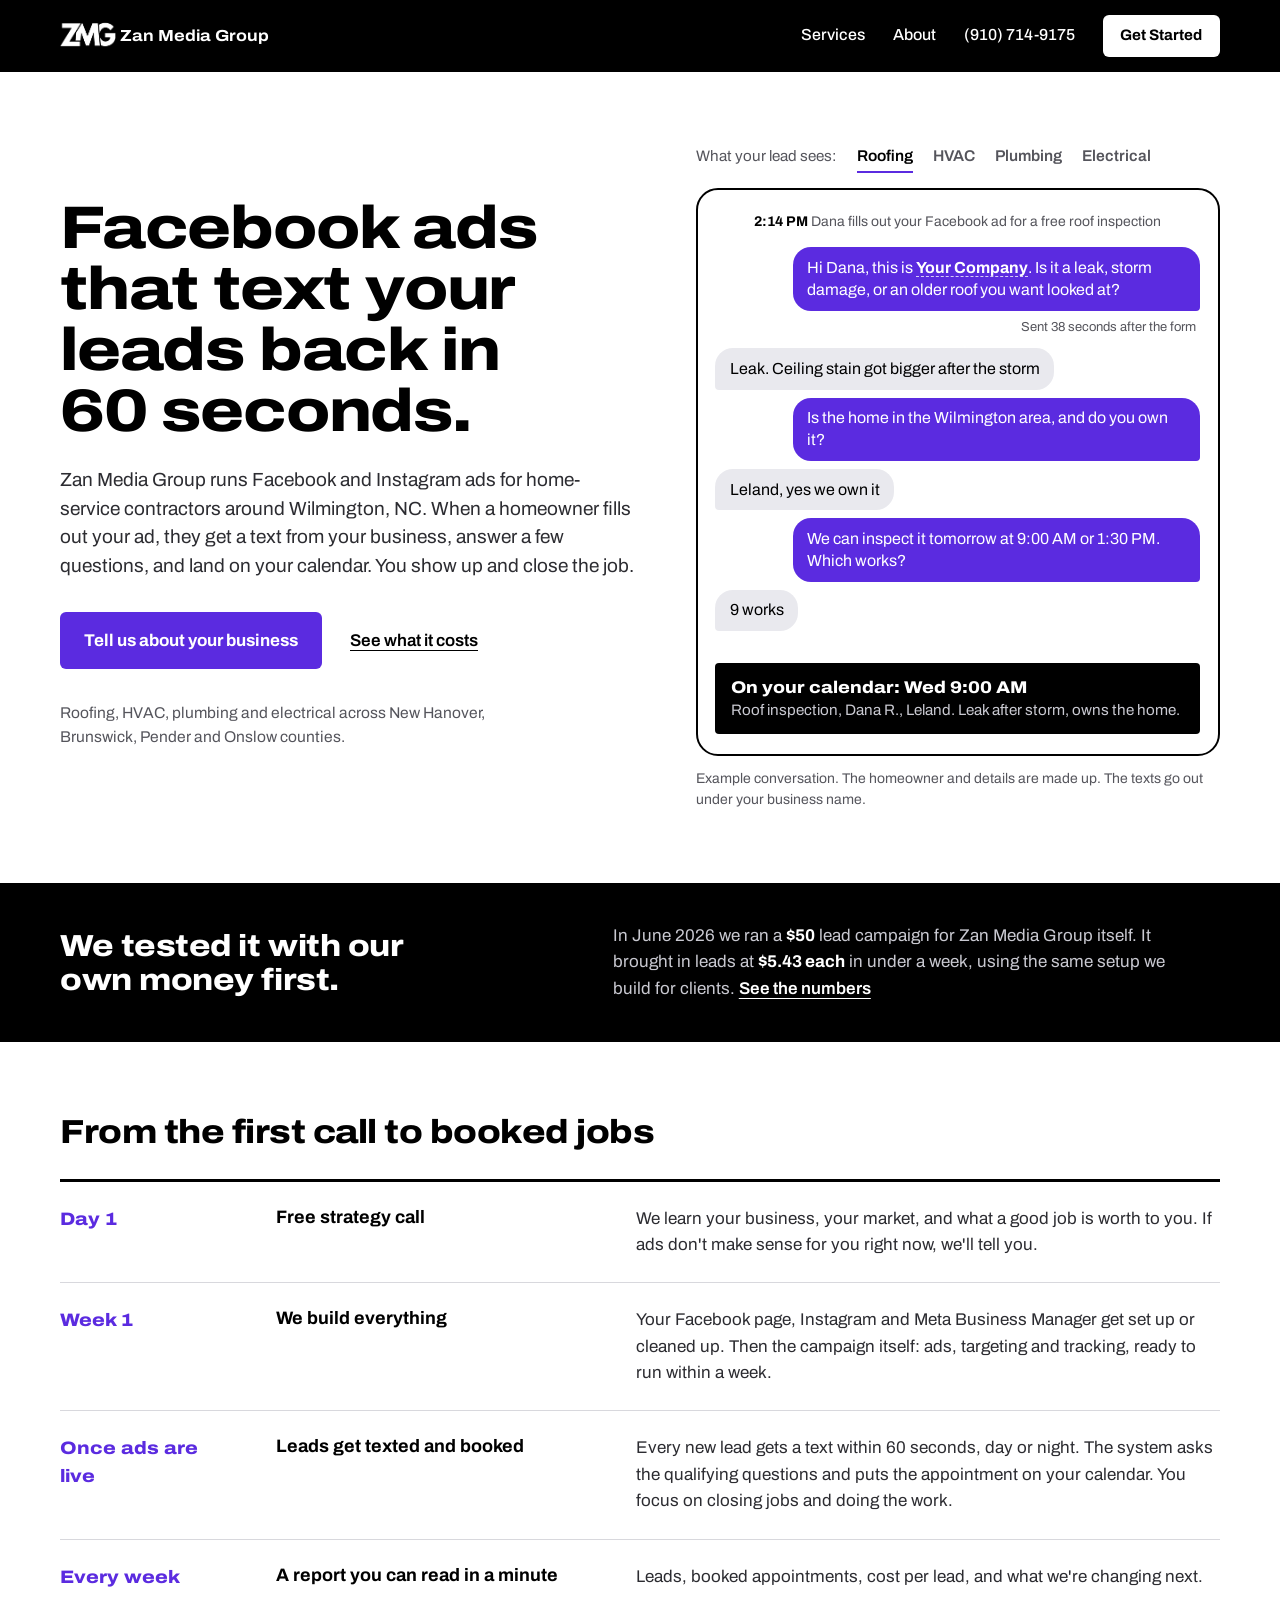
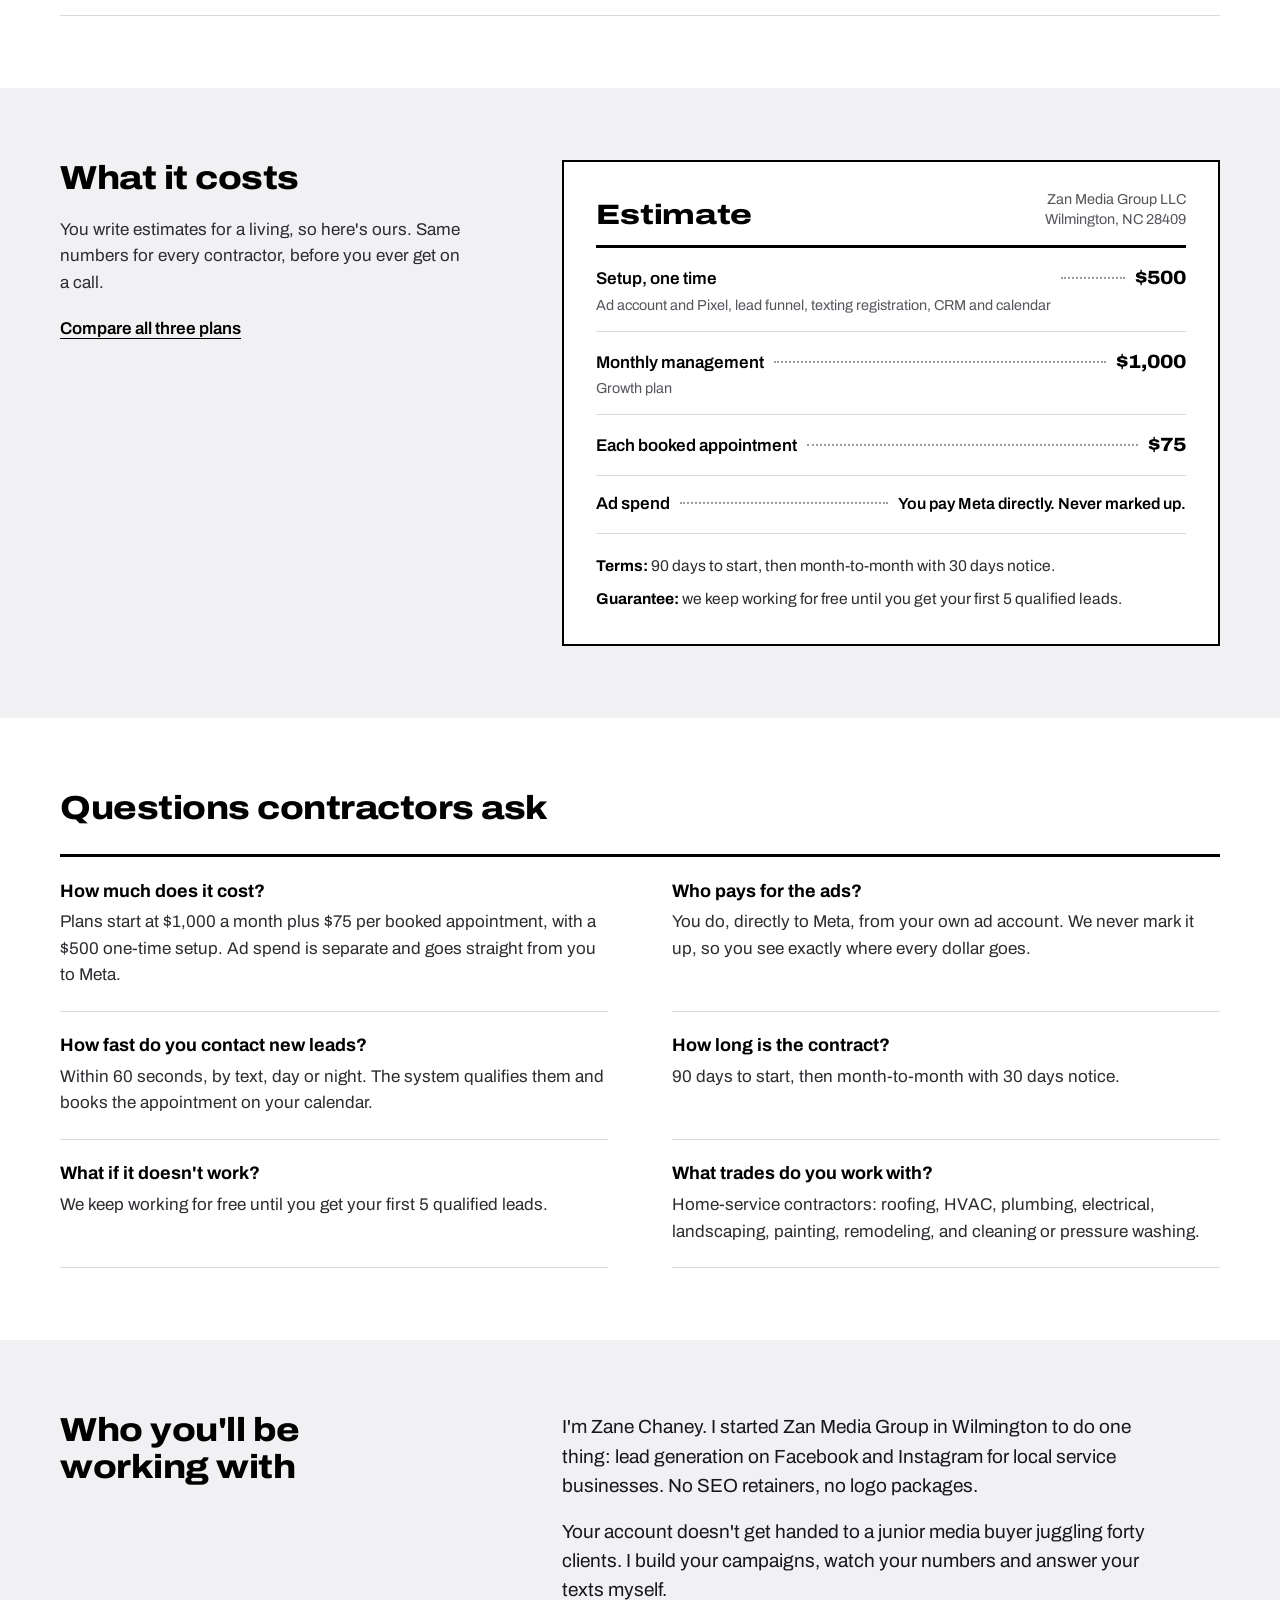
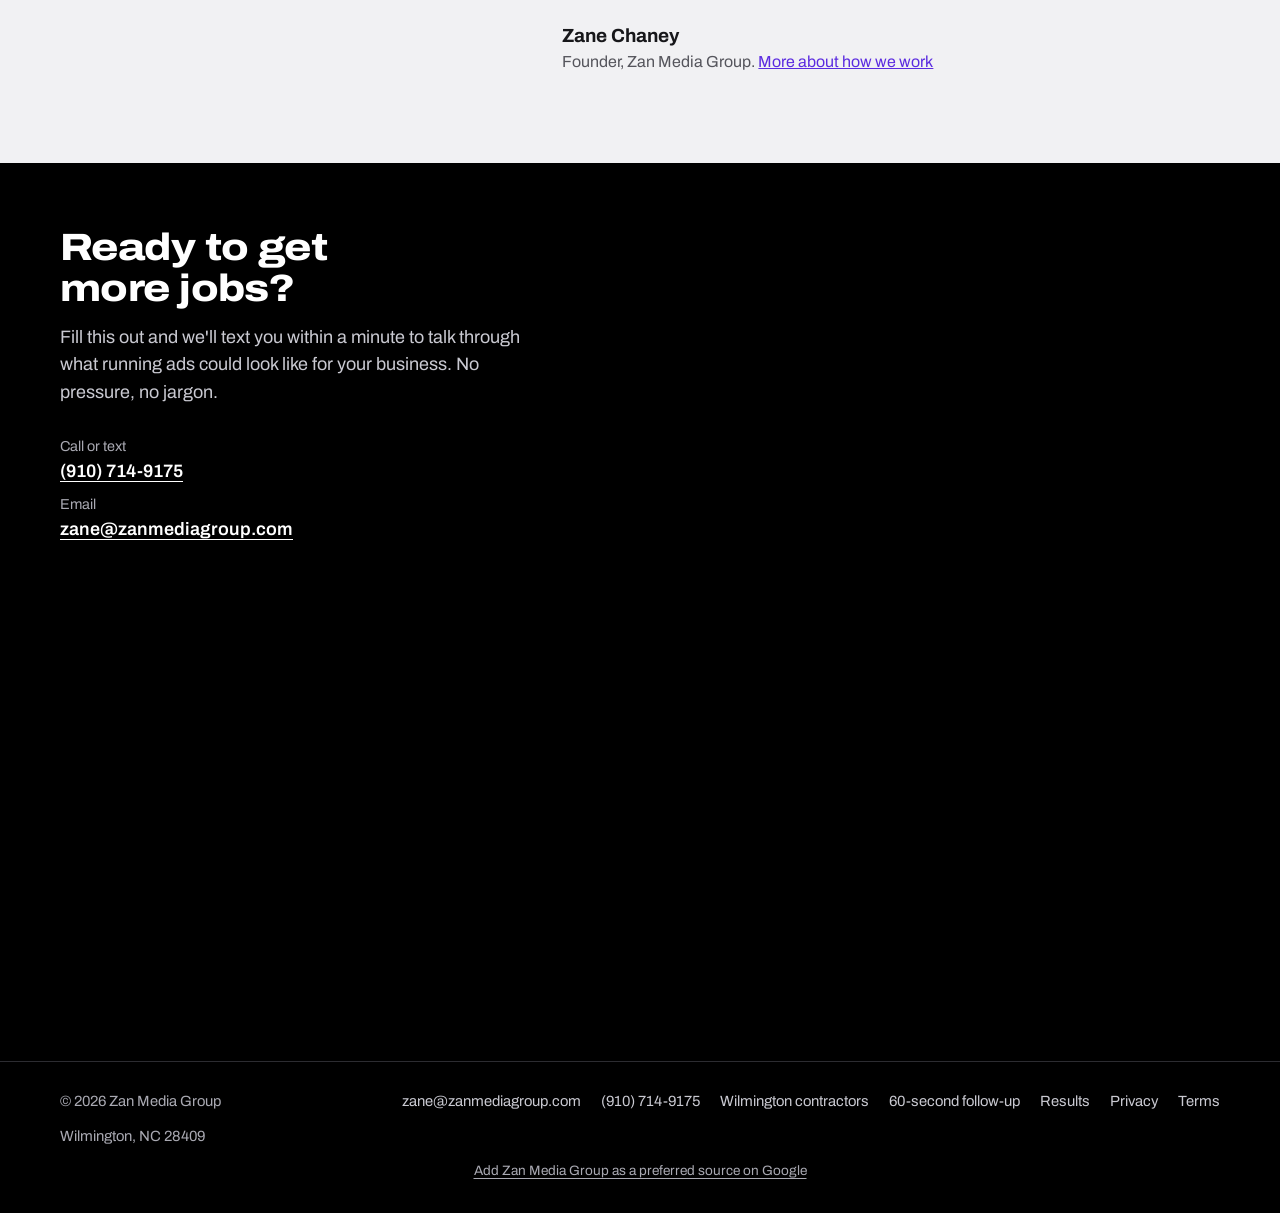
==== index.html @ 11f679c9 "Add Google preferred sources link to every footer Adds the deeplink from Google Search Central's pre" ====
<!DOCTYPE html>
<html lang="en">
<head>
  <meta charset="UTF-8" />
  <meta name="viewport" content="width=device-width, initial-scale=1.0" />
  <title>Contractor Facebook Ads in Wilmington, NC | Zan Media Group</title>
  <meta name="description" content="Zan Media Group runs Facebook and Instagram ads for home-service contractors in Wilmington, NC, then texts and books every new lead within 60 seconds." />
  <link rel="icon" type="image/png" href="BlackLogoONLY.png" />
  <link rel="apple-touch-icon" href="BlackLogoONLY.png" />
  <link rel="canonical" href="https://zanmediagroup.com/" />

  <!-- Open Graph -->
  <meta property="og:type"        content="website" />
  <meta property="og:url"         content="https://zanmediagroup.com/" />
  <meta property="og:title"       content="Contractor Facebook Ads in Wilmington, NC | Zan Media Group" />
  <meta property="og:description" content="Zan Media Group runs Facebook and Instagram ads for home-service contractors in Wilmington, NC, then texts and books every new lead within 60 seconds." />
  <meta property="og:image"       content="https://zanmediagroup.com/og-image.png" />
  <meta property="og:image:width"  content="1200" />
  <meta property="og:image:height" content="630" />
  <meta name="twitter:card"       content="summary_large_image" />
  <meta property="og:site_name"   content="Zan Media Group" />

  <!-- Structured Data: business -->
  <script type="application/ld+json">
  {
    "@context": "https://schema.org",
    "@type": "ProfessionalService",
    "@id": "https://zanmediagroup.com/#business",
    "name": "Zan Media Group",
    "legalName": "Zan Media Group LLC",
    "url": "https://zanmediagroup.com",
    "logo": "https://zanmediagroup.com/BlackLogoONLY.png",
    "image": "https://zanmediagroup.com/BlackLogoONLY.png",
    "description": "Meta (Facebook and Instagram) ads agency for home-service contractors. Lead ads plus 60-second text follow-up and automatic appointment booking.",
    "email": "zane@zanmediagroup.com",
    "telephone": "+1-910-714-9175",
    "address": {
      "@type": "PostalAddress",
      "addressLocality": "Wilmington",
      "addressRegion": "NC",
      "postalCode": "28409",
      "addressCountry": "US"
    },
    "areaServed": [
      {
        "@type": "City",
        "name": "Wilmington, NC"
      },
      {
        "@type": "City",
        "name": "Castle Hayne, NC"
      },
      {
        "@type": "City",
        "name": "Ogden, NC"
      },
      {
        "@type": "City",
        "name": "Wrightsville Beach, NC"
      },
      {
        "@type": "City",
        "name": "Leland, NC"
      },
      {
        "@type": "City",
        "name": "Southport, NC"
      },
      {
        "@type": "City",
        "name": "Oak Island, NC"
      },
      {
        "@type": "City",
        "name": "Carolina Beach, NC"
      },
      {
        "@type": "City",
        "name": "Kure Beach, NC"
      },
      {
        "@type": "City",
        "name": "Hampstead, NC"
      },
      {
        "@type": "City",
        "name": "Surf City, NC"
      },
      {
        "@type": "City",
        "name": "Burgaw, NC"
      },
      {
        "@type": "City",
        "name": "Jacksonville, NC"
      }
    ],
    "founder": {
      "@type": "Person",
      "name": "Zane Chaney"
    },
    "knowsAbout": [
      "Facebook advertising",
      "Instagram advertising",
      "Meta lead ads",
      "Lead generation for home-service contractors"
    ],
    "sameAs": [
      "https://www.facebook.com/zanmediagroup",
      "https://www.instagram.com/zanmediagroup",
      "https://www.linkedin.com/company/zan-media-group"
    ]
  }
  </script>

  <!-- Structured Data: FAQ -->
  <script type="application/ld+json">
  {
    "@context": "https://schema.org",
    "@type": "FAQPage",
    "mainEntity": [
      {
        "@type": "Question",
        "name": "How much does it cost?",
        "acceptedAnswer": {
          "@type": "Answer",
          "text": "Plans start at $1,000 a month plus $75 per booked appointment, with a $500 one-time setup. Ad spend is separate and goes straight from you to Meta."
        }
      },
      {
        "@type": "Question",
        "name": "Who pays for the ads?",
        "acceptedAnswer": {
          "@type": "Answer",
          "text": "You do, directly to Meta, from your own ad account. We never mark it up, so you see exactly where every dollar goes."
        }
      },
      {
        "@type": "Question",
        "name": "How fast do you contact new leads?",
        "acceptedAnswer": {
          "@type": "Answer",
          "text": "Within 60 seconds, by text, day or night. The system qualifies them and books the appointment on your calendar."
        }
      },
      {
        "@type": "Question",
        "name": "How long is the contract?",
        "acceptedAnswer": {
          "@type": "Answer",
          "text": "90 days to start, then month-to-month with 30 days notice."
        }
      },
      {
        "@type": "Question",
        "name": "What if it doesn't work?",
        "acceptedAnswer": {
          "@type": "Answer",
          "text": "We keep working for free until you get your first 5 qualified leads."
        }
      },
      {
        "@type": "Question",
        "name": "What trades do you work with?",
        "acceptedAnswer": {
          "@type": "Answer",
          "text": "Home-service contractors: roofing, HVAC, plumbing, electrical, landscaping, painting, remodeling, and cleaning or pressure washing."
        }
      }
    ]
  }
  </script>

  <link rel="preload" href="fonts/archivo.woff2" as="font" type="font/woff2" crossorigin />
  <link rel="stylesheet" href="styles.css?v=20261010" />

  <!-- Meta Pixel Code -->
  <script>
  !function(f,b,e,v,n,t,s)
  {if(f.fbq)return;n=f.fbq=function(){n.callMethod?
  n.callMethod.apply(n,arguments):n.queue.push(arguments)};
  if(!f._fbq)f._fbq=n;n.push=n;n.loaded=!0;n.version='2.0';
  n.queue=[];t=b.createElement(e);t.async=!0;
  t.src=v;s=b.getElementsByTagName(e)[0];
  s.parentNode.insertBefore(t,s)}(window, document,'script',
  'https://connect.facebook.net/en_US/fbevents.js');
  /* Disable Meta's automatic/plugin-based event detection so ONLY the
     fbq('track', ...) calls we write below ever fire. Without this, Meta's
     pixel can auto-detect the lead form on this page and fire its own
     "Lead" event on page load, before anyone actually submits anything. */
  fbq('set', 'autoConfig', false, '1217284990404446');
  fbq('init', '1217284990404446');
  fbq('track', 'PageView');

  document.addEventListener('DOMContentLoaded', function() {

    /* ---- Popup modal ---- */
    const overlay = document.getElementById('zmg-modal');
    if (!overlay) return;

    const POPUP_DELAY_MS = 30000;           // how long after page load the popup appears (was 1000)
    const SHOW_ONCE_PER_SESSION = true;     // set to false to show on every page load

    function openModal() {
      overlay.classList.add('open');
      requestAnimationFrame(function() { overlay.classList.add('visible'); });
      document.body.style.overflow = 'hidden';
    }
    function closeModal() {
      overlay.classList.remove('visible');
      setTimeout(function() { overlay.classList.remove('open'); }, 250);
      document.body.style.overflow = '';
    }

    overlay.querySelector('.modal-close').addEventListener('click', closeModal);
    overlay.addEventListener('click', function(e) {
      if (e.target === overlay) closeModal();
    });
    document.addEventListener('keydown', function(e) {
      if (e.key === 'Escape' && overlay.classList.contains('open')) closeModal();
    });

    let alreadyShown = false;
    if (SHOW_ONCE_PER_SESSION) {
      try { alreadyShown = sessionStorage.getItem('zmgPopupShown') === '1'; } catch (err) {}
    }
    if (!alreadyShown) {
      setTimeout(function() {
        /* Skip the popup if they have already scrolled to the contact form. */
        const contact = document.getElementById('contact');
        if (contact && contact.getBoundingClientRect().top < window.innerHeight) return;
        openModal();
        if (SHOW_ONCE_PER_SESSION) {
          try { sessionStorage.setItem('zmgPopupShown', '1'); } catch (err) {}
        }
      }, POPUP_DELAY_MS);
    }
  });
  </script>
  <noscript><img height="1" width="1" style="display:none"
  src="https://www.facebook.com/tr?id=1217284990404446&ev=PageView&noscript=1"
  /></noscript>
  <!-- End Meta Pixel Code -->

  <!-- Google Analytics -->
  <script async src="https://www.googletagmanager.com/gtag/js?id=G-WXLGHLFHMK"></script>
  <script>
    window.dataLayer = window.dataLayer || [];
    function gtag(){dataLayer.push(arguments);}
    gtag('js', new Date());
    gtag('config', 'G-WXLGHLFHMK');
  </script>
</head>
<body>

  <!-- POPUP CONTACT MODAL -->
  <div class="modal-overlay" id="zmg-modal" role="dialog" aria-modal="true" aria-label="Contact Zan Media Group">
    <div class="modal-card">
      <button type="button" class="modal-close" aria-label="Close">&times;</button>
      <h2 class="modal-h2">Want more booked jobs?</h2>
      <p class="modal-p">Tell us about your business and we'll text you within a minute to talk through what running ads could look like. No pressure, no jargon.</p>
      <div class="ghl-form ghl-form--modal">
        <iframe
          src="https://api.leadconnectorhq.com/widget/form/VayIe4agY2a5ppz99Q6E"
          style="width:100%;height:756px;border:none;border-radius:8px"
          id="inline-VayIe4agY2a5ppz99Q6E"
          data-layout="{'id':'INLINE'}"
          data-trigger-type="alwaysShow"
          data-trigger-value=""
          data-activation-type="alwaysActivated"
          data-activation-value=""
          data-deactivation-type="neverDeactivate"
          data-deactivation-value=""
          data-form-name="ZMG Popup Form"
          data-height="756"
          data-layout-iframe-id="inline-VayIe4agY2a5ppz99Q6E"
          data-form-id="VayIe4agY2a5ppz99Q6E"
          data-cookie-consent="false"
          title="ZMG Popup Form"></iframe>
      </div>
    </div>
  </div>

  <div class="content">

    <nav class="nav">
      <a class="nav-logo" href="index.html">
        <img src="BlackLogoONLY.png" alt="Zan Media Group" width="56" height="56" />
        <span class="nav-logo-text">Zan Media Group</span>
      </a>
      <div class="nav-right">
        <a class="nav-link" href="services.html">Services</a>
        <a class="nav-link" href="about.html">About</a>
        <a class="nav-link nav-phone" href="tel:+19107149175">(910)&nbsp;714-9175</a>
        <a class="nav-cta" href="get-started.html">Get Started</a>
      </div>
    </nav>

    <section class="hero">
      <div class="hero-copy">
        <h1 class="hero-h1">Facebook ads that text your leads back in 60 seconds.</h1>
        <p class="hero-sub">Zan Media Group runs Facebook and Instagram ads for home-service contractors around Wilmington, NC. When a homeowner fills out your ad, they get a text from your business, answer a few questions, and land on your calendar. You show up and close the job.</p>
        <div class="hero-actions">
          <a class="hero-btn" href="#contact">Tell us about your business</a>
          <a class="text-link" href="#cost">See what it costs</a>
        </div>
        <p class="hero-area">Roofing, HVAC, plumbing and electrical across New Hanover, Brunswick, Pender and Onslow counties.</p>
      </div>

      <div class="hero-demo">
        <div class="demo-tabs" id="demo-tabs" hidden>
          <span class="demo-tabs-label">What your lead sees:</span>
          <button type="button" class="demo-tab" data-trade="roofing" aria-pressed="true">Roofing</button>
          <button type="button" class="demo-tab" data-trade="hvac" aria-pressed="false">HVAC</button>
          <button type="button" class="demo-tab" data-trade="plumbing" aria-pressed="false">Plumbing</button>
          <button type="button" class="demo-tab" data-trade="electrical" aria-pressed="false">Electrical</button>
        </div>
        <div class="thread" id="demo-thread" aria-live="off">
          <p class="thread-event" style="--i:0"><b>2:14 PM</b> Dana fills out your Facebook ad for a free roof inspection</p>
          <p class="bubble bubble-out" style="--i:1">Hi Dana, this is <span class="yourco">Your Company</span>. Is it a leak, storm damage, or an older roof you want looked at?</p>
          <p class="bubble-meta" style="--i:1">Sent 38 seconds after the form</p>
          <p class="bubble bubble-in" style="--i:2">Leak. Ceiling stain got bigger after the storm</p>
          <p class="bubble bubble-out" style="--i:3">Is the home in the Wilmington area, and do you own it?</p>
          <p class="bubble bubble-in" style="--i:4">Leland, yes we own it</p>
          <p class="bubble bubble-out" style="--i:5">We can inspect it tomorrow at 9:00 AM or 1:30 PM. Which works?</p>
          <p class="bubble bubble-in" style="--i:6">9 works</p>
          <p class="thread-booked" style="--i:7"><b>On your calendar: Wed 9:00 AM</b><span>Roof inspection, Dana R., Leland. Leak after storm, owns the home.</span></p>
        </div>
        <p class="demo-note">Example conversation. The homeowner and details are made up. The texts go out under your business name.</p>
      </div>
    </section>

    <section class="proof">
      <h2 class="proof-h2">We tested it with our own money first.</h2>
      <p>In June 2026 we ran a <b>$50</b> lead campaign for Zan Media Group itself. It brought in leads at <b>$5.43 each</b> in under a week, using the same setup we build for clients. <a href="results.html">See the numbers</a></p>
    </section>

    <section class="band" id="how">
      <h2 class="section-h2">From the first call to booked jobs</h2>
      <ol class="timeline">
        <li>
          <p class="timeline-when">Day 1</p>
          <p class="timeline-what">Free strategy call</p>
          <p class="timeline-how">We learn your business, your market, and what a good job is worth to you. If ads don't make sense for you right now, we'll tell you.</p>
        </li>
        <li>
          <p class="timeline-when">Week 1</p>
          <p class="timeline-what">We build everything</p>
          <p class="timeline-how">Your Facebook page, Instagram and Meta Business Manager get set up or cleaned up. Then the campaign itself: ads, targeting and tracking, ready to run within a week.</p>
        </li>
        <li>
          <p class="timeline-when">Once ads are live</p>
          <p class="timeline-what">Leads get texted and booked</p>
          <p class="timeline-how">Every new lead gets a text within 60 seconds, day or night. The system asks the qualifying questions and puts the appointment on your calendar. You focus on closing jobs and doing the work.</p>
        </li>
        <li>
          <p class="timeline-when">Every week</p>
          <p class="timeline-what">A report you can read in a minute</p>
          <p class="timeline-how">Leads, booked appointments, cost per lead, and what we're changing next.</p>
        </li>
      </ol>
    </section>

    <section class="band band-mist" id="cost">
      <div class="cost">
        <div class="cost-intro">
          <h2 class="section-h2">What it costs</h2>
          <p>You write estimates for a living, so here's ours. Same numbers for every contractor, before you ever get on a call.</p>
          <a class="text-link" href="services.html#plans">Compare all three plans</a>
        </div>
        <div class="estimate">
          <div class="estimate-head">
            <p class="estimate-title">Estimate</p>
            <p class="estimate-from">Zan Media Group LLC<br>Wilmington, NC 28409</p>
          </div>
          <ul class="estimate-lines">
            <li>
              <span class="estimate-item">Setup, one time<small>Ad account and Pixel, lead funnel, texting registration, CRM and calendar</small></span>
              <span class="estimate-dots" aria-hidden="true"></span>
              <span class="estimate-amt">$500</span>
            </li>
            <li>
              <span class="estimate-item">Monthly management<small>Growth plan</small></span>
              <span class="estimate-dots" aria-hidden="true"></span>
              <span class="estimate-amt">$1,000</span>
            </li>
            <li>
              <span class="estimate-item">Each booked appointment</span>
              <span class="estimate-dots" aria-hidden="true"></span>
              <span class="estimate-amt">$75</span>
            </li>
            <li class="is-note">
              <span class="estimate-item">Ad spend</span>
              <span class="estimate-dots" aria-hidden="true"></span>
              <span class="estimate-amt is-words">You pay Meta directly. Never marked up.</span>
            </li>
          </ul>
          <div class="estimate-terms">
            <p><b>Terms:</b> 90 days to start, then month-to-month with 30 days notice.</p>
            <p><b>Guarantee:</b> we keep working for free until you get your first 5 qualified leads.</p>
          </div>
        </div>
      </div>
    </section>

    <section class="band" id="faq">
      <h2 class="section-h2">Questions contractors ask</h2>
      <div class="faq-list">
        <div class="faq-item">
          <h3>How much does it cost?</h3>
          <p>Plans start at $1,000 a month plus $75 per booked appointment, with a $500 one-time setup. Ad spend is separate and goes straight from you to Meta.</p>
        </div>
        <div class="faq-item">
          <h3>Who pays for the ads?</h3>
          <p>You do, directly to Meta, from your own ad account. We never mark it up, so you see exactly where every dollar goes.</p>
        </div>
        <div class="faq-item">
          <h3>How fast do you contact new leads?</h3>
          <p>Within 60 seconds, by text, day or night. The system qualifies them and books the appointment on your calendar.</p>
        </div>
        <div class="faq-item">
          <h3>How long is the contract?</h3>
          <p>90 days to start, then month-to-month with 30 days notice.</p>
        </div>
        <div class="faq-item">
          <h3>What if it doesn&#39;t work?</h3>
          <p>We keep working for free until you get your first 5 qualified leads.</p>
        </div>
        <div class="faq-item">
          <h3>What trades do you work with?</h3>
          <p>Home-service contractors: roofing, HVAC, plumbing, electrical, landscaping, painting, remodeling, and cleaning or pressure washing.</p>
        </div>
      </div>
    </section>

    <section class="band band-mist">
      <div class="founder">
        <h2 class="section-h2">Who you'll be working with</h2>
        <div class="founder-note">
          <p>I'm Zane Chaney. I started Zan Media Group in Wilmington to do one thing: lead generation on Facebook and Instagram for local service businesses. No SEO retainers, no logo packages.</p>
          <p>Your account doesn't get handed to a junior media buyer juggling forty clients. I build your campaigns, watch your numbers and answer your texts myself.</p>
          <p class="founder-sig">Zane Chaney<span>Founder, Zan Media Group. <a href="about.html">More about how we work</a></span></p>
        </div>
      </div>
    </section>

    <section class="contact-band" id="contact">
      <div class="contact-inner contact-split">
        <div>
          <h2 class="contact-h2">Ready to get more jobs?</h2>
          <p class="contact-p">Fill this out and we'll text you within a minute to talk through what running ads could look like for your business. No pressure, no jargon.</p>
          <ul class="contact-ways">
            <li><span>Call or text</span><a href="tel:+19107149175">(910)&nbsp;714-9175</a></li>
            <li><span>Email</span><a href="mailto:zane@zanmediagroup.com">zane@zanmediagroup.com</a></li>
          </ul>
        </div>
        <div class="ghl-form">
          <iframe
            src="https://api.leadconnectorhq.com/widget/form/NWkth8ShdtScF7DPefAU"
            style="width:100%;height:770px;border:none;border-radius:8px"
            id="inline-NWkth8ShdtScF7DPefAU"
            data-layout="{'id':'INLINE'}"
            data-trigger-type="alwaysShow"
            data-trigger-value=""
            data-activation-type="alwaysActivated"
            data-activation-value=""
            data-deactivation-type="neverDeactivate"
            data-deactivation-value=""
            data-form-name="ZMG Website Lead Form"
            data-height="770"
            data-layout-iframe-id="inline-NWkth8ShdtScF7DPefAU"
            data-form-id="NWkth8ShdtScF7DPefAU"
            data-cookie-consent="false"
            title="ZMG Website Lead Form"></iframe>
          <script src="https://link.msgsndr.com/js/form_embed.js"></script>
        </div>
      </div>
    </section>

    <footer class="footer">
      <span class="footer-copy">© 2026 Zan Media Group</span>
      <div class="footer-links">
        <a href="mailto:zane@zanmediagroup.com">zane@zanmediagroup.com</a>
        <a href="tel:+19107149175">(910)&nbsp;714-9175</a>
        <a href="facebook-ads-wilmington-nc.html">Wilmington contractors</a>
        <a href="speed-to-lead-wilmington-nc.html">60-second follow-up</a>
        <a href="results.html">Results</a>
        <a href="privacy.html">Privacy</a>
        <a href="terms.html">Terms</a>
      </div>
      <span class="footer-loc">Wilmington, NC 28409</span>
      <a class="footer-pref" href="https://www.google.com/preferences/source?q=zanmediagroup.com" target="_blank" rel="noopener">Add Zan Media Group as a preferred source on Google</a>
    </footer>

  </div>

  <!-- Hero demo: switch the example text thread by trade -->
  <script>
  (function () {
    var tabs = document.getElementById('demo-tabs');
    var thread = document.getElementById('demo-thread');
    if (!tabs || !thread) return;

    var CO = '<span class="yourco">Your Company</span>';
    var threads = {
      roofing: null, /* already in the page */
      hvac: {
        event: ['11:06 AM', 'Marcus fills out your Facebook ad for AC repair'],
        sent: 'Sent 41 seconds after the form',
        msgs: [
          ['out', 'Hi Marcus, this is ' + CO + '. Is the AC down right now, or running but not keeping up?'],
          ['in', 'Down. Blowing warm air since this morning'],
          ['out', 'Got it. About how old is the system, and where is the home?'],
          ['in', '12 years or so. Hampstead'],
          ['out', 'We can have a tech there today at 4:30 PM or tomorrow at 8:00 AM. Which works?'],
          ['in', 'Today']
        ],
        booked: ['On your calendar: Today 4:30 PM', 'AC repair visit, Marcus T., Hampstead. System down, about 12 years old.']
      },
      plumbing: {
        event: ['7:52 AM', 'Priya fills out your Facebook ad for a water heater quote'],
        sent: 'Sent 29 seconds after the form',
        msgs: [
          ['out', 'Hi Priya, this is ' + CO + '. What is going on, and is it urgent or something you are planning?'],
          ['in', 'Water heater is leaking from the bottom. Getting worse'],
          ['out', 'Thanks. Where is the home?'],
          ['in', 'Carolina Beach'],
          ['out', 'We can come out today at 2:00 PM or tomorrow at 10:00 AM. Which works?'],
          ['in', '2 today please']
        ],
        booked: ['On your calendar: Today 2:00 PM', 'Water heater visit, Priya S., Carolina Beach. Leaking tank, urgent.']
      },
      electrical: {
        event: ['8:37 PM', 'Tom fills out your Facebook ad for a generator estimate'],
        sent: 'Sent 44 seconds after the form',
        msgs: [
          ['out', 'Hi Tom, this is ' + CO + '. What kind of job is it, and how soon do you want it done?'],
          ['in', 'Whole home generator. Want it in before next hurricane season'],
          ['out', 'Good timing. Where is the home?'],
          ['in', 'Southport'],
          ['out', 'We can do the estimate Thursday at 11:00 AM or Friday at 3:00 PM. Which works?'],
          ['in', 'Thursday']
        ],
        booked: ['On your calendar: Thu 11:00 AM', 'Generator estimate, Tom B., Southport. Wants it done before hurricane season.']
      }
    };
    threads.roofing = thread.innerHTML;

    function render(t) {
      if (typeof t === 'string') return t;
      var i = 0, html = '';
      html += '<p class="thread-event" style="--i:' + i + '"><b>' + t.event[0] + '</b> ' + t.event[1] + '</p>';
      t.msgs.forEach(function (m, n) {
        i++;
        html += '<p class="bubble bubble-' + m[0] + '" style="--i:' + i + '">' + m[1] + '</p>';
        if (n === 0) html += '<p class="bubble-meta" style="--i:' + i + '">' + t.sent + '</p>';
      });
      i++;
      html += '<p class="thread-booked" style="--i:' + i + '"><b>' + t.booked[0] + '</b><span>' + t.booked[1] + '</span></p>';
      return html;
    }

    tabs.hidden = false;
    tabs.addEventListener('click', function (e) {
      var btn = e.target.closest('.demo-tab');
      if (!btn || btn.getAttribute('aria-pressed') === 'true') return;
      tabs.querySelectorAll('.demo-tab').forEach(function (b) { b.setAttribute('aria-pressed', b === btn ? 'true' : 'false'); });
      thread.innerHTML = render(threads[btn.dataset.trade]);
    });
  })();
  </script>
</body>
</html>
---- styles.css ----
/* ===== Zan Media Group: shared styles =====
   Black and white, with purple reserved for the things ZMG does for you:
   the texts it sends, the buttons, and links. One typeface (Archivo), used
   wide and heavy for headlines and at normal width for reading. */

@font-face {
  font-family: "Archivo";
  src: url("fonts/archivo.woff2") format("woff2");
  font-weight: 100 900;
  font-stretch: 62% 125%;
  font-style: normal;
  font-display: swap;
}

:root {
  --ink: #000000;
  --text: #17171a;
  --paper: #ffffff;
  --mist: #f1f1f3;
  --line: #d8d8dd;
  --muted: #55555c;
  --purple: #5b2be0;
  --purple-dark: #4419b8;
  --purple-soft: #bba6ff;
  --on-black: #c9c9d1;
  --on-black-muted: #a9a9b2;
  --bubble-in: #e9e9ee;

  /* Old name, still used by an inline style on the thank-you page. */
  --accent: var(--purple);

  --gutter: max(2.5rem, calc((100% - 1160px) / 2));
  --display: "Archivo", "Arial Black", "Helvetica Neue", Arial, sans-serif;
  --body: "Archivo", -apple-system, BlinkMacSystemFont, "Segoe UI", Roboto, Arial, sans-serif;
}

* { box-sizing: border-box; margin: 0; padding: 0; }
html { overflow-x: hidden; -webkit-text-size-adjust: 100%; }
body {
  overflow-x: clip;
  background: var(--paper);
  color: var(--text);
  font-family: var(--body);
  font-size: 1.0625rem;
  line-height: 1.55;
  font-stretch: 100%;
}

/* Column layout so the footer sits at the bottom on short pages (404, thank-you). */
.content { position: relative; z-index: 1; min-height: 100vh; display: flex; flex-direction: column; }
.content > .footer { margin-top: auto; }

a { color: var(--purple); }
a:focus-visible, button:focus-visible {
  outline: 3px solid var(--purple);
  outline-offset: 3px;
  border-radius: 2px;
}

/* ---------- NAV (black bar, matches the logo's own black) ---------- */
.nav {
  display: flex; justify-content: space-between; align-items: center;
  padding: 0.5rem var(--gutter);
  background: var(--ink);
}
.nav a:focus-visible, .contact-band a:focus-visible, .footer a:focus-visible, .proof a:focus-visible {
  outline-color: #fff;
}
.nav-logo { display: flex; align-items: center; gap: 4px; text-decoration: none; }
.nav-logo img { height: 56px; width: 56px; display: block; }
.nav-logo-text {
  font-family: var(--display);
  font-size: 1rem; font-weight: 700; font-stretch: 112%;
  color: #fff;
}
.nav-right { display: flex; align-items: center; gap: 1.75rem; }
.nav-link {
  font-size: 1rem; font-weight: 500; color: #fff; text-decoration: none;
  padding: 6px 0;
  border-bottom: 2px solid transparent;
}
.nav-link:hover { border-bottom-color: #fff; }
.nav-link.active { border-bottom-color: var(--purple-soft); }
.nav-phone { white-space: nowrap; }
.nav-cta {
  font-size: 0.95rem; font-weight: 700; color: var(--ink);
  padding: 0.6rem 1.1rem; border-radius: 6px; text-decoration: none;
  background: #fff;
}
.nav-cta:hover { background: var(--purple-soft); }
.nav-cta.active { background: var(--purple-soft); }

/* ---------- TYPE ---------- */
.hero-h1, .section-label, .section-h2, .detail-h2, .contact-h2, .modal-h2, .stat-value {
  font-family: var(--display);
  color: var(--ink);
  text-wrap: balance;
}
.hero-h1 {
  font-size: clamp(2.1rem, 5vw, 3.75rem);
  font-weight: 800; font-stretch: 118%;
  line-height: 1.02; letter-spacing: -0.02em;
  margin-bottom: 1.5rem;
}
/* Subpage headlines break onto two lines with a <span>; both lines stay black. */
.hero-h1 span { color: inherit; }
.hero-sub {
  font-size: 1.1875rem; line-height: 1.5; color: #2c2c31;
  max-width: 60ch; margin-bottom: 2rem;
}
.hero-sub a { color: var(--purple); }
.hero-label { font-size: 1rem; color: var(--muted); margin-bottom: 0.75rem; }

.section-label, .section-h2 {
  font-size: clamp(1.5rem, 2.6vw, 2.125rem);
  font-weight: 800; font-stretch: 114%;
  line-height: 1.1; letter-spacing: -0.015em;
  margin-bottom: 1.75rem;
}

/* ---------- BUTTONS ---------- */
.hero-btn {
  display: inline-block; background: var(--purple); color: #fff;
  padding: 0.95rem 1.5rem; font-size: 1.0625rem; font-weight: 700;
  border-radius: 6px; text-decoration: none;
}
.hero-btn:hover { background: var(--purple-dark); }
.text-link { font-weight: 600; color: var(--ink); text-underline-offset: 4px; }
.text-link:hover { color: var(--purple); }

/* ---------- HOME HERO ---------- */
.hero {
  display: grid; grid-template-columns: minmax(0, 1.05fr) minmax(0, 0.95fr);
  gap: 3.5rem; align-items: center;
  padding: 4rem var(--gutter) 4.5rem;
}
.hero-actions { display: flex; flex-wrap: wrap; align-items: center; gap: 1rem 1.75rem; }
.hero-area { margin-top: 2rem; font-size: 0.975rem; color: var(--muted); max-width: 52ch; }

/* The text thread: the product, shown instead of described. */
.demo-tabs { display: flex; flex-wrap: wrap; gap: 0.25rem 1.25rem; margin-bottom: 0.9rem; align-items: baseline; }
.demo-tabs[hidden] { display: none; }
.demo-tabs-label { font-size: 0.95rem; color: var(--muted); }
.demo-tab {
  font: inherit; font-size: 0.975rem; font-weight: 600; color: var(--muted);
  background: none; border: none; border-bottom: 2px solid transparent;
  padding: 0.5rem 0 0.2rem; cursor: pointer;
}
.demo-tab:hover { color: var(--ink); }
.demo-tab[aria-pressed="true"] { color: var(--ink); border-bottom-color: var(--purple); }

.thread {
  border: 2px solid var(--ink); border-radius: 22px;
  padding: 1.1rem 1.1rem 1.25rem;
  background: var(--paper);
  display: flex; flex-direction: column; gap: 0.5rem;
  min-height: 35.5rem; /* tallest of the four threads, so switching trades does not move the page */
}
.thread-event { align-self: center; text-align: center; font-size: 0.875rem; color: var(--muted); padding: 0.25rem 0.5rem 0.4rem; }
.thread-event b { color: var(--ink); font-weight: 700; }
.bubble { max-width: 84%; padding: 0.6rem 0.9rem; font-size: 1rem; line-height: 1.38; }
.bubble-out { align-self: flex-end; background: var(--purple); color: #fff; border-radius: 18px 18px 4px 18px; }
.bubble-in { align-self: flex-start; background: var(--bubble-in); color: var(--ink); border-radius: 18px 18px 18px 4px; }
.bubble .yourco { font-weight: 700; border-bottom: 1.5px dashed rgba(255,255,255,0.75); }
.bubble-meta { align-self: flex-end; font-size: 0.8125rem; color: var(--muted); margin: -0.1rem 0.25rem 0.2rem; }
.thread-booked {
  margin-top: auto; background: var(--ink); color: #fff;
  padding: 0.8rem 1rem; border-radius: 4px; font-size: 0.95rem; line-height: 1.4;
}
.thread-booked b { display: block; font-family: var(--display); font-stretch: 112%; font-weight: 800; font-size: 1.0625rem; }
.thread-booked span { color: var(--on-black); }
.demo-note { margin-top: 0.75rem; font-size: 0.875rem; color: var(--muted); }

@media (prefers-reduced-motion: no-preference) {
  .thread > * { animation: thread-in 0.32s ease-out both; animation-delay: calc(var(--i, 0) * 0.42s + 0.25s); }
  @keyframes thread-in { from { opacity: 0; transform: translateY(8px); } to { opacity: 1; transform: none; } }
}

/* ---------- PROOF BAND ---------- */
.proof {
  background: var(--ink); color: #fff;
  padding: 2.5rem var(--gutter);
  display: grid; grid-template-columns: minmax(0, 0.9fr) minmax(0, 1.1fr); gap: 1.5rem 3.5rem; align-items: center;
}
.proof-h2 { font-family: var(--display); font-size: clamp(1.4rem, 2.4vw, 1.9rem); font-weight: 800; font-stretch: 114%; line-height: 1.12; letter-spacing: -0.015em; text-wrap: balance; }
.proof p { color: var(--on-black); max-width: 58ch; }
.proof p b { color: #fff; font-weight: 700; }
.proof a { color: #fff; font-weight: 600; text-underline-offset: 4px; }
.proof a:hover { color: var(--purple-soft); }

/* ---------- PLAIN BANDS ---------- */
.band { padding: 4.5rem var(--gutter); }
.band-mist { background: var(--mist); }
.gray-band { background: var(--mist); padding: 3.5rem var(--gutter); }
.faq-head { padding: 3.5rem var(--gutter) 0.5rem; border-top: 3px solid var(--ink); }
.faq-head .section-label { margin-bottom: 0; }

/* Timeline: a real sequence, so it gets real time markers. */
.timeline { list-style: none; border-top: 3px solid var(--ink); }
.timeline li {
  display: grid; grid-template-columns: 11rem minmax(0, 20rem) minmax(0, 1fr); gap: 0.5rem 2.5rem;
  padding: 1.5rem 0; border-bottom: 1px solid var(--line);
}
.timeline-when { font-family: var(--display); font-stretch: 114%; font-weight: 800; font-size: 1.125rem; color: var(--purple); }
.timeline-what { font-weight: 700; font-size: 1.125rem; color: var(--ink); line-height: 1.3; }
.timeline-how { color: #2c2c31; max-width: 58ch; }

/* Estimate sheet: pricing written the way a contractor writes one up. */
.cost { display: grid; grid-template-columns: minmax(0, 0.8fr) minmax(0, 1.2fr); gap: 2.5rem 4rem; align-items: start; }
.cost-intro p { color: #2c2c31; max-width: 40ch; margin-bottom: 1.25rem; }
.cost-intro .section-h2 { margin-bottom: 1.25rem; }
.estimate { background: var(--paper); border: 2px solid var(--ink); padding: 1.75rem 2rem 2rem; }
.estimate-head { display: flex; justify-content: space-between; align-items: flex-end; gap: 1rem; padding-bottom: 1rem; border-bottom: 3px solid var(--ink); }
.estimate-title { font-family: var(--display); font-stretch: 125%; font-weight: 800; font-size: 1.75rem; line-height: 1; letter-spacing: -0.01em; color: var(--ink); }
.estimate-from { font-size: 0.9rem; color: var(--muted); text-align: right; line-height: 1.35; }
.estimate-lines { list-style: none; }
.estimate-lines li { display: flex; align-items: baseline; gap: 0.6rem; padding: 0.95rem 0; border-bottom: 1px solid var(--line); }
.estimate-item { font-weight: 600; color: var(--ink); }
.estimate-item small { display: block; font-weight: 400; font-size: 0.9rem; color: var(--muted); line-height: 1.4; margin-top: 0.15rem; }
.estimate-dots { flex: 1; min-width: 1.5rem; border-bottom: 2px dotted #9a9aa3; transform: translateY(-0.3em); }
.estimate-amt { font-family: var(--display); font-stretch: 112%; font-weight: 800; font-size: 1.2rem; color: var(--ink); white-space: nowrap; font-variant-numeric: tabular-nums; }
.estimate-amt.is-words { font-family: var(--body); font-stretch: 100%; font-weight: 600; font-size: 1rem; white-space: normal; text-align: right; max-width: 19rem; }
.estimate-terms { margin-top: 1.25rem; display: grid; gap: 0.6rem; font-size: 0.975rem; color: #2c2c31; }
.estimate-terms b { color: var(--ink); }

/* FAQ as a two-column list */
.faq-list { display: grid; grid-template-columns: repeat(2, minmax(0, 1fr)); gap: 0 4rem; border-top: 3px solid var(--ink); }
.faq-item { padding: 1.4rem 0; border-bottom: 1px solid var(--line); }
.faq-item h3 { font-size: 1.125rem; font-weight: 700; color: var(--ink); line-height: 1.3; margin-bottom: 0.4rem; }
.faq-item p { color: #2c2c31; max-width: 56ch; }

/* Founder note */
.founder { display: grid; grid-template-columns: minmax(0, 0.8fr) minmax(0, 1.2fr); gap: 1.5rem 4rem; align-items: start; }
.founder-note p { font-size: 1.1875rem; line-height: 1.55; color: var(--text); max-width: 56ch; margin-bottom: 1rem; }
.founder-sig { font-weight: 700; color: var(--ink); }
.founder-sig span { display: block; font-weight: 400; color: var(--muted); font-size: 1rem; }

/* ---------- SUBPAGES ---------- */
.page-hero { padding: 3.25rem var(--gutter) 3rem; }
.page-hero .hero-h1 { font-size: clamp(1.9rem, 4vw, 3rem); max-width: 22ch; }
.page-hero .hero-sub:last-child { margin-bottom: 0; }
.page-hero + .detail-section, .page-hero + .gray-band { border-top: 3px solid var(--ink); }

.services-grid {
  display: grid;
  grid-template-columns: repeat(auto-fit, minmax(210px, 1fr));
  gap: 1.75rem 2.5rem;
}
.service-card { border-top: 2px solid var(--ink); padding-top: 0.9rem; }
.service-num { font-weight: 700; color: var(--ink); margin-bottom: 0.35rem; }
.service-title { font-weight: 700; color: var(--ink); margin-bottom: 0.4rem; }
.service-desc { color: #2c2c31; font-size: 1rem; }
.service-desc a { color: var(--purple); }

.detail-section { padding: 2.5rem var(--gutter); border-bottom: 1px solid var(--line); }
.detail-inner {
  max-width: 1040px;
  display: grid;
  grid-template-columns: 290px 1fr;
  gap: 3rem;
}
.detail-label { grid-column: 1; }
.detail-body { grid-column: 2; }
.detail-h2 { font-size: 1.375rem; font-weight: 800; font-stretch: 110%; line-height: 1.2; letter-spacing: -0.01em; }
.detail-p { color: #2c2c31; margin-bottom: 1rem; max-width: 64ch; }
.detail-p strong { color: var(--ink); font-weight: 700; }
.detail-p a { color: var(--purple); }
.detail-body .detail-p:last-child { margin-bottom: 0; }

/* Results page figures */
.stats-grid { display: grid; grid-template-columns: repeat(auto-fit, minmax(220px, 1fr)); gap: 1.75rem 2.5rem; }
.stat-card { border-top: 3px solid var(--ink); padding-top: 0.9rem; }
.stat-value { font-size: 2.75rem; font-weight: 800; font-stretch: 118%; line-height: 1.05; letter-spacing: -0.02em; margin-bottom: 0.5rem; font-variant-numeric: tabular-nums; }
.stat-label { color: #2c2c31; max-width: 30ch; }
.stat-note { font-size: 0.95rem; color: var(--muted); margin-top: 1.5rem; max-width: 80ch; }
.stat-note strong { color: var(--ink); }

/* Rate sheet (services page) */
.rates { width: 100%; border-collapse: collapse; border-top: 3px solid var(--ink); background: var(--paper); }
.rates th, .rates td { text-align: left; vertical-align: top; padding: 1.1rem 1.25rem; border-bottom: 1px solid var(--line); }
.rates thead th { font-size: 0.95rem; font-weight: 600; color: var(--muted); padding-top: 0.8rem; padding-bottom: 0.8rem; }
.rates th:first-child { width: 15rem; }
.rates tbody th { font-family: var(--display); font-stretch: 114%; font-weight: 800; font-size: 1.25rem; color: var(--ink); white-space: nowrap; }
.rates tbody th small { display: block; font-family: var(--body); font-stretch: 100%; font-weight: 600; font-size: 0.875rem; color: var(--purple); white-space: normal; margin-top: 0.2rem; }
.rates .rate-amt { font-family: var(--display); font-stretch: 112%; font-weight: 800; font-size: 1.2rem; color: var(--ink); white-space: nowrap; font-variant-numeric: tabular-nums; }
.rates .rate-amt small { font-family: var(--body); font-stretch: 100%; font-weight: 400; font-size: 0.9rem; color: var(--muted); }
.rates td { color: #2c2c31; }

.legal-meta { font-size: 0.95rem; color: var(--muted); margin-bottom: 0; }

/* ---------- CONTACT (black band) ---------- */
.contact-band { background: var(--ink); color: #fff; padding: 4rem var(--gutter); }
.contact-inner { max-width: 44rem; }
.contact-h2 { font-size: clamp(1.6rem, 3vw, 2.375rem); font-weight: 800; font-stretch: 116%; line-height: 1.08; letter-spacing: -0.015em; color: #fff; margin-bottom: 0.9rem; }
.contact-p { color: var(--on-black); margin-bottom: 1.75rem; max-width: 52ch; font-size: 1.125rem; }
.contact-band .hero-btn { background: #fff; color: var(--ink); }
.contact-band .hero-btn:hover { background: var(--purple-soft); }
.contact-split { display: grid; grid-template-columns: minmax(0, 0.85fr) minmax(0, 1.15fr); gap: 2rem 4rem; align-items: start; max-width: none; }
.contact-ways { list-style: none; display: grid; gap: 0.5rem; }
.contact-ways a { color: #fff; font-weight: 600; font-size: 1.125rem; text-underline-offset: 4px; }
.contact-ways a:hover { color: var(--purple-soft); }
.contact-ways span { display: block; color: var(--on-black-muted); font-size: 0.9rem; }

/* GoHighLevel lead form embed */
.ghl-form { width: 100%; margin: 0; }
.ghl-form iframe { display: block; min-height: 770px; }
.ghl-form--modal { margin-top: 1rem; }
.ghl-form--modal iframe { min-height: 756px; }

/* ---------- POPUP MODAL ---------- */
.modal-overlay {
  position: fixed; inset: 0;
  background: rgba(0,0,0,0.72);
  z-index: 100;
  display: none;
  align-items: center;
  justify-content: center;
  padding: 1.5rem;
  opacity: 0;
  transition: opacity 0.25s ease;
}
.modal-overlay.open { display: flex; }
.modal-overlay.visible { opacity: 1; }
.modal-card {
  background: var(--ink); color: #fff; border: 1px solid #3a3a40; border-radius: 10px;
  padding: 2.25rem; max-width: 520px; width: 100%; position: relative;
  max-height: 90vh; overflow-y: auto;
}
.modal-close {
  position: absolute; top: 10px; right: 10px;
  background: none; border: none; color: #fff;
  font-size: 28px; line-height: 1; cursor: pointer;
  width: 44px; height: 44px; font-family: inherit;
}
.modal-close:hover { color: var(--purple-soft); }
.modal-label { display: none; }
.modal-h2 { font-size: 1.6rem; font-weight: 800; font-stretch: 114%; line-height: 1.1; color: #fff; margin-bottom: 0.6rem; padding-right: 2rem; }
.modal-p { color: var(--on-black); }

@media (prefers-reduced-motion: reduce) {
  .modal-overlay { transition: none; }
}

/* ---------- FOOTER ---------- */
.footer {
  background: var(--ink);
  padding: 1.75rem var(--gutter) 2rem;
  border-top: 1px solid #2c2c31;
  display: flex; justify-content: space-between; align-items: center;
  gap: 12px 24px; flex-wrap: wrap;
  font-size: 0.925rem; color: var(--on-black-muted);
}
.footer-links { display: flex; gap: 8px 20px; flex-wrap: wrap; justify-content: center; }
.footer-links a { white-space: nowrap; color: var(--on-black); text-decoration: none; }
.footer-links a:hover { color: #fff; text-decoration: underline; }
.footer-pref { flex-basis: 100%; text-align: center; font-size: 0.85rem; color: var(--on-black-muted); text-underline-offset: 3px; }
.footer-pref:hover { color: #fff; }

/* ---------- BREADCRUMBS ---------- */
.crumbs { font-size: 0.925rem; color: var(--muted); margin-bottom: 1.25rem; }
.crumbs ol { list-style: none; display: flex; flex-wrap: wrap; gap: 6px; }
.crumbs li + li::before { content: "/"; margin-right: 6px; color: #9a9aa3; }
.crumbs a { color: var(--muted); }
.crumbs a:hover { color: var(--purple); }
.crumbs [aria-current] { color: var(--ink); }

/* ---------- 404 ---------- */
.notfound-links { display: flex; flex-wrap: wrap; align-items: center; gap: 12px 20px; margin-top: 1.75rem; }
.notfound-links a.plain { color: var(--ink); font-weight: 600; padding: 12px 4px; text-underline-offset: 4px; }
.notfound-links a.plain:hover { color: var(--purple); }

/* ---------- TABLET ---------- */
@media (max-width: 960px) {
  .hero { grid-template-columns: 1fr; gap: 2.5rem; padding-top: 3rem; padding-bottom: 3.5rem; }
  .hero-demo { max-width: 34rem; }
  .proof, .cost, .founder, .contact-split { grid-template-columns: 1fr; }
  .timeline li { grid-template-columns: 8.5rem minmax(0, 1fr); }
  .timeline-how { grid-column: 2; }
  .nav-phone { display: none; }
}
@media (max-width: 800px) {
  .detail-inner { grid-template-columns: 1fr; gap: 0.75rem; }
  .detail-label, .detail-body { grid-column: 1; }
  .detail-label:empty { display: none; }
  .faq-list { grid-template-columns: 1fr; }

  /* Rate sheet stacks: each plan becomes its own block */
  .rates thead { position: absolute; width: 1px; height: 1px; overflow: hidden; clip-path: inset(50%); }
  .rates, .rates tbody, .rates tr, .rates th, .rates td { display: block; }
  .rates tr { padding: 1.1rem 0; border-bottom: 1px solid var(--line); }
  .rates th, .rates td { padding: 0.2rem 1rem; border-bottom: none; }
  .rates td[data-label]::before { content: attr(data-label) ": "; font-size: 0.9rem; color: var(--muted); font-family: var(--body); font-stretch: 100%; font-weight: 400; }
}

/* ---------- MOBILE ---------- */
@media (max-width: 600px) {
  :root { --gutter: 1.25rem; }
  body { font-size: 1rem; }
  /* Sticky on phones so the Get Started button is always one tap away */
  .nav { position: sticky; top: 0; z-index: 50; padding: 0.3rem 1rem 0.3rem 0.5rem; }
  .nav-logo img { height: 46px; width: 46px; }
  .nav-logo-text { display: none; }
  .nav-right { gap: 1rem; }
  .nav-link { font-size: 0.95rem; }
  .nav-cta { padding: 0.5rem 0.8rem; font-size: 0.9rem; }

  .hero { padding-top: 2.25rem; padding-bottom: 3rem; }
  .hero-h1 { font-size: 2.05rem; font-stretch: 112%; }
  .hero-sub { font-size: 1.0625rem; }
  .hero-btn { width: 100%; text-align: center; }
  .notfound-links .hero-btn { width: auto; }
  .page-hero { padding-top: 2.25rem; padding-bottom: 2.25rem; }
  .page-hero .hero-h1 { font-size: 1.8rem; }
  .thread { min-height: 0; padding: 0.9rem 0.85rem 1rem; border-radius: 18px; }
  .demo-tabs-label { flex-basis: 100%; }
  .thread-booked b { font-size: 1rem; font-stretch: 106%; }
  .estimate-lines li.is-note { flex-wrap: wrap; }
  .estimate-lines li.is-note .estimate-dots { display: none; }
  .estimate-lines li.is-note .estimate-amt { flex-basis: 100%; max-width: none; text-align: left; font-weight: 400; color: #2c2c31; }
  .bubble { max-width: 88%; }

  .band { padding-top: 3rem; padding-bottom: 3rem; }
  .gray-band, .contact-band { padding-top: 2.75rem; padding-bottom: 2.75rem; }
  .detail-section { padding-top: 2rem; padding-bottom: 2rem; }
  .faq-head { padding-top: 2.75rem; }
  .timeline li { grid-template-columns: 1fr; gap: 0.2rem; padding: 1.25rem 0; }
  .timeline-how { grid-column: 1; }
  .estimate { padding: 1.25rem 1.1rem 1.4rem; }
  .estimate-head { flex-direction: column; align-items: flex-start; gap: 0.4rem; }
  .estimate-from { text-align: left; }
  .founder-note p { font-size: 1.0625rem; }
  .stat-value { font-size: 2.25rem; }

  .footer { flex-direction: column; text-align: center; padding-top: 1.5rem; padding-bottom: 1.5rem; }
  .modal-overlay { padding: 0.75rem; }
  .modal-card { padding: 1.5rem 0.5rem 0.5rem; }
  .modal-card .modal-h2, .modal-card .modal-p { padding-left: 0.75rem; padding-right: 2.75rem; }
  .contact-band:has(.ghl-form) { padding-left: 0.75rem; padding-right: 0.75rem; }
  .contact-split > :first-child { padding: 0 0.5rem; }
}
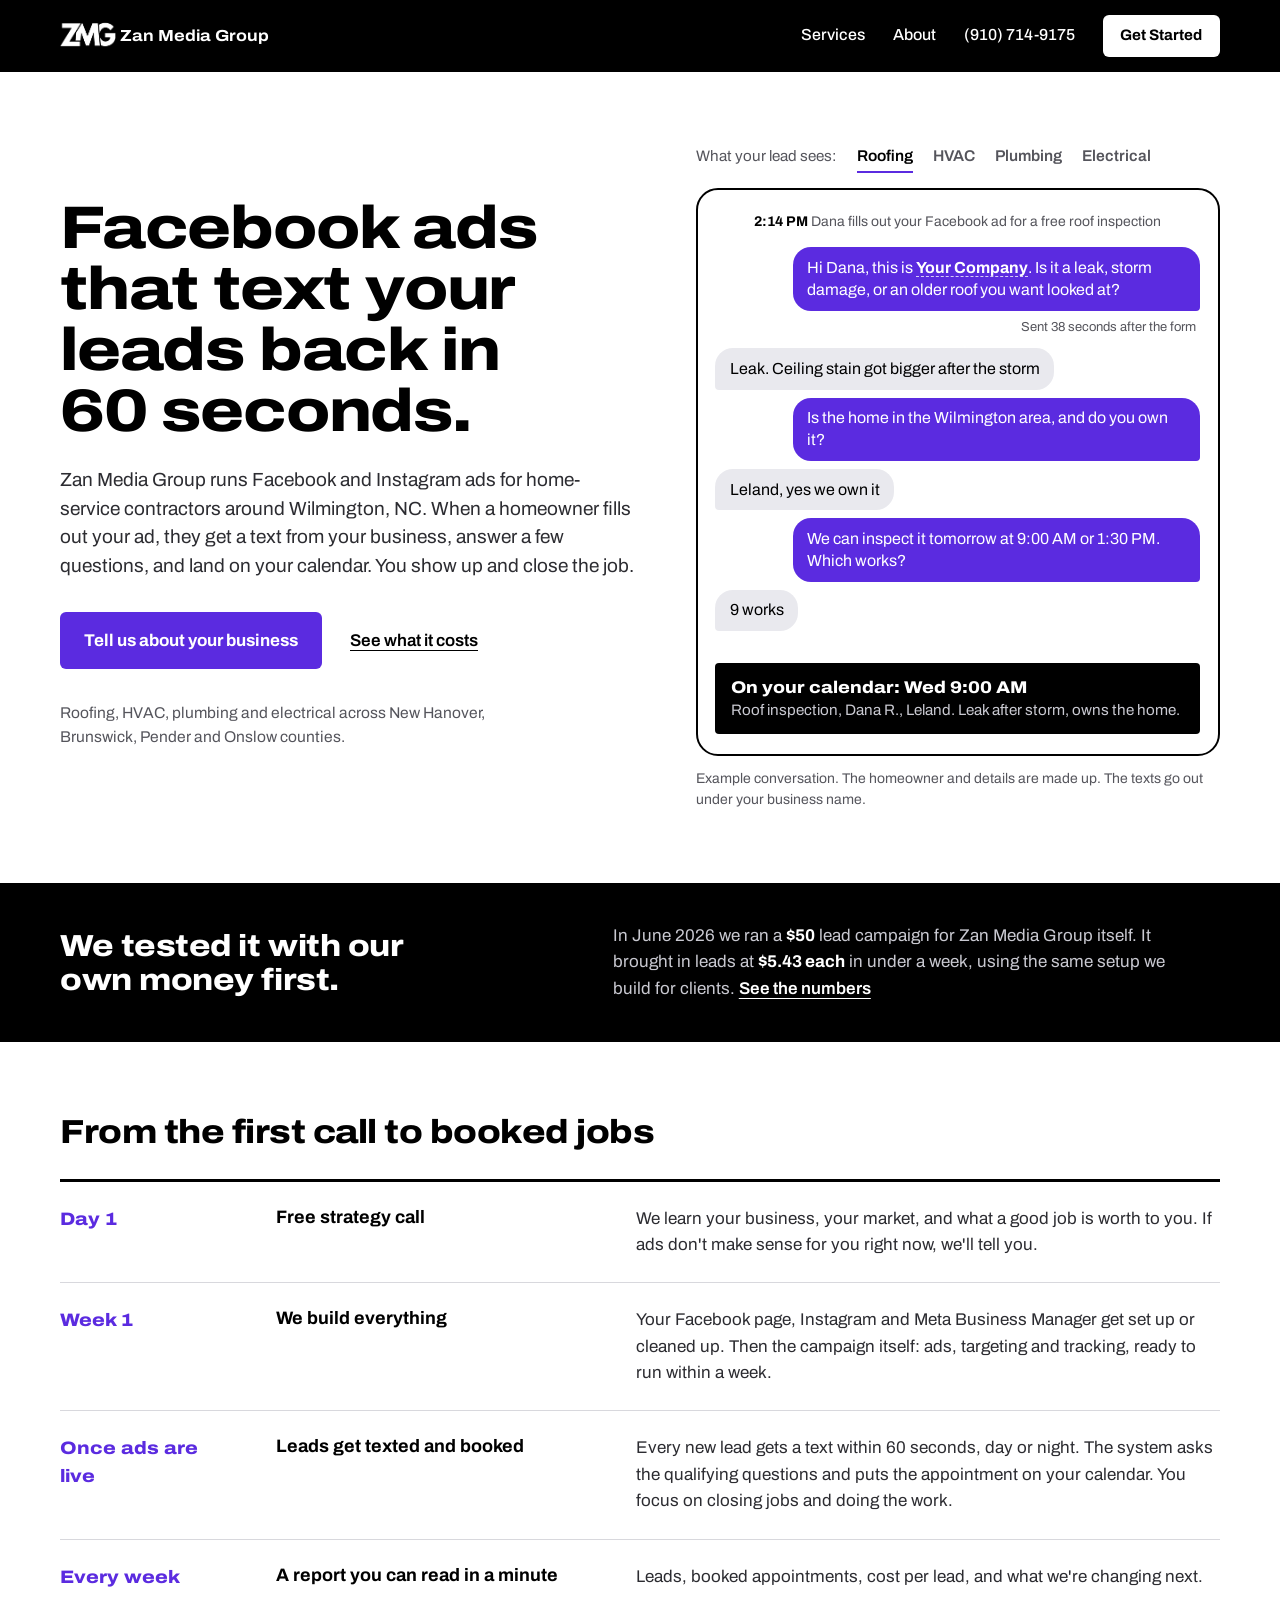
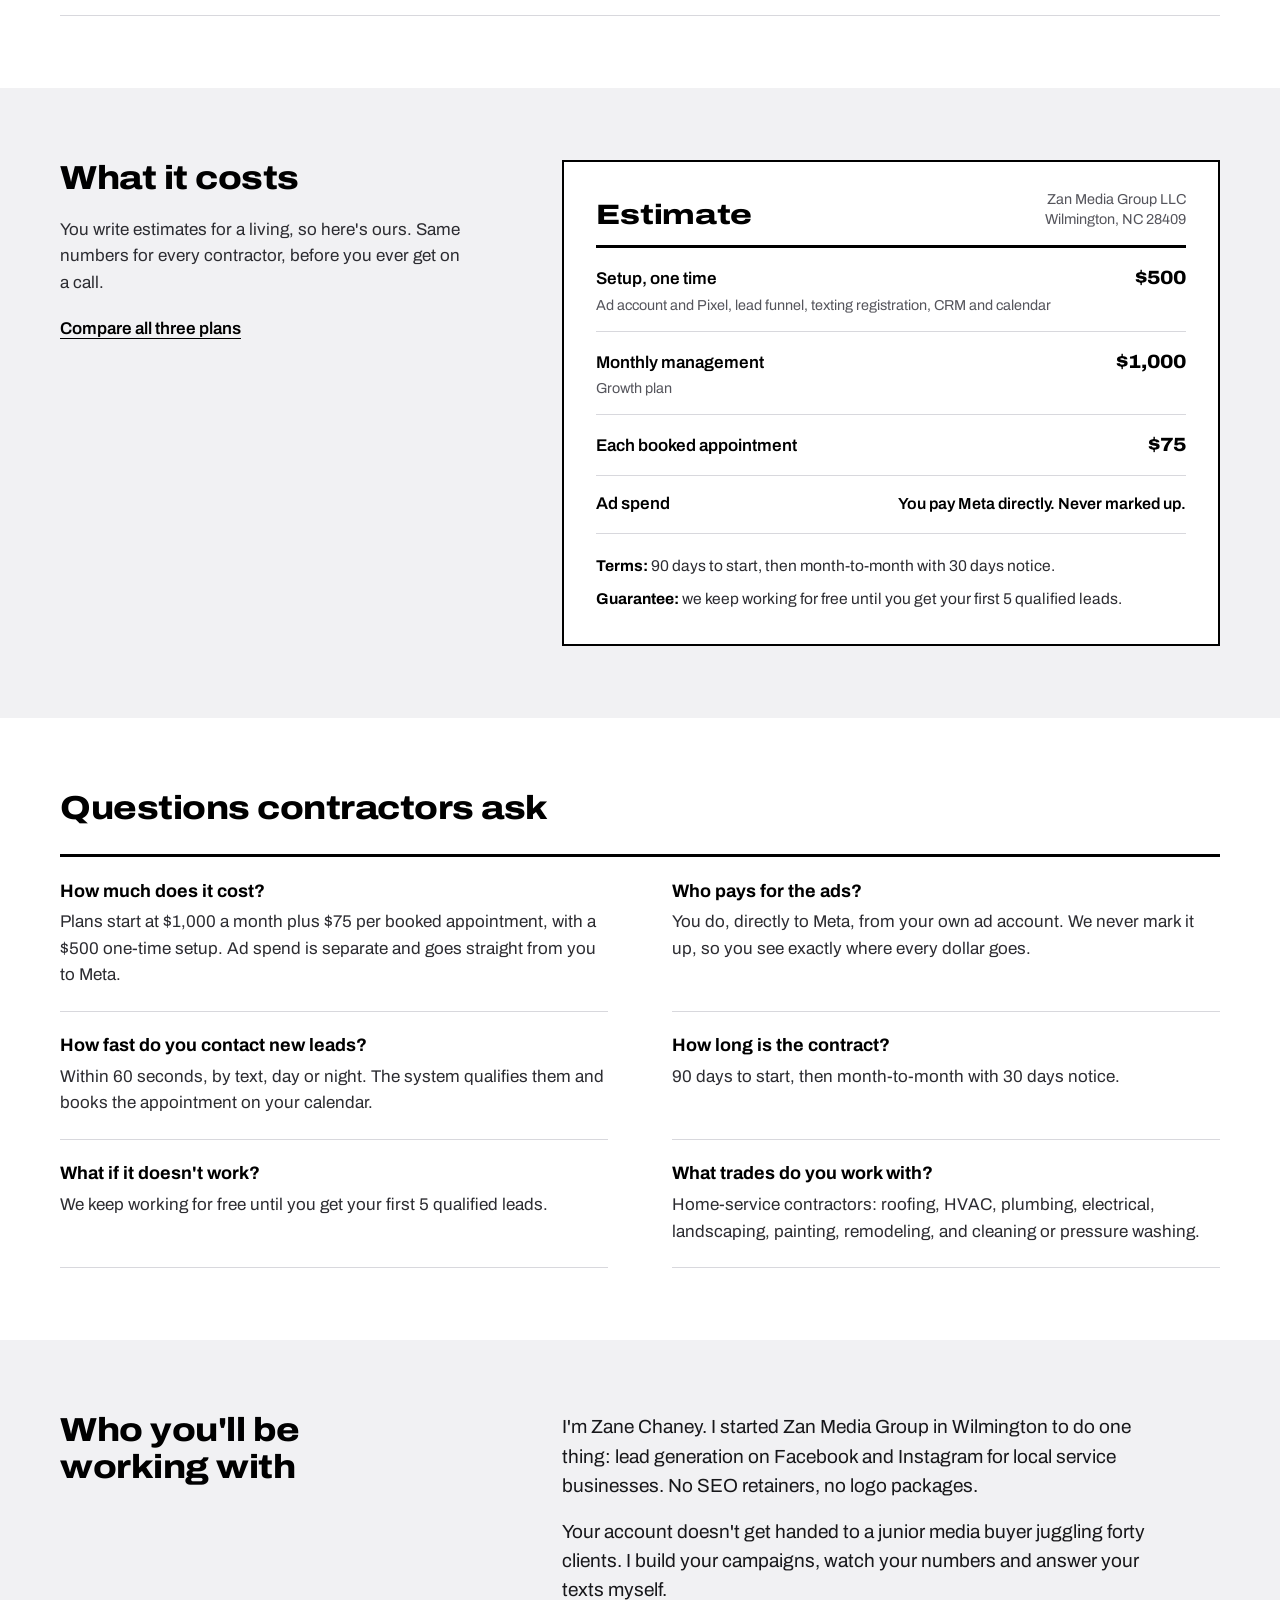
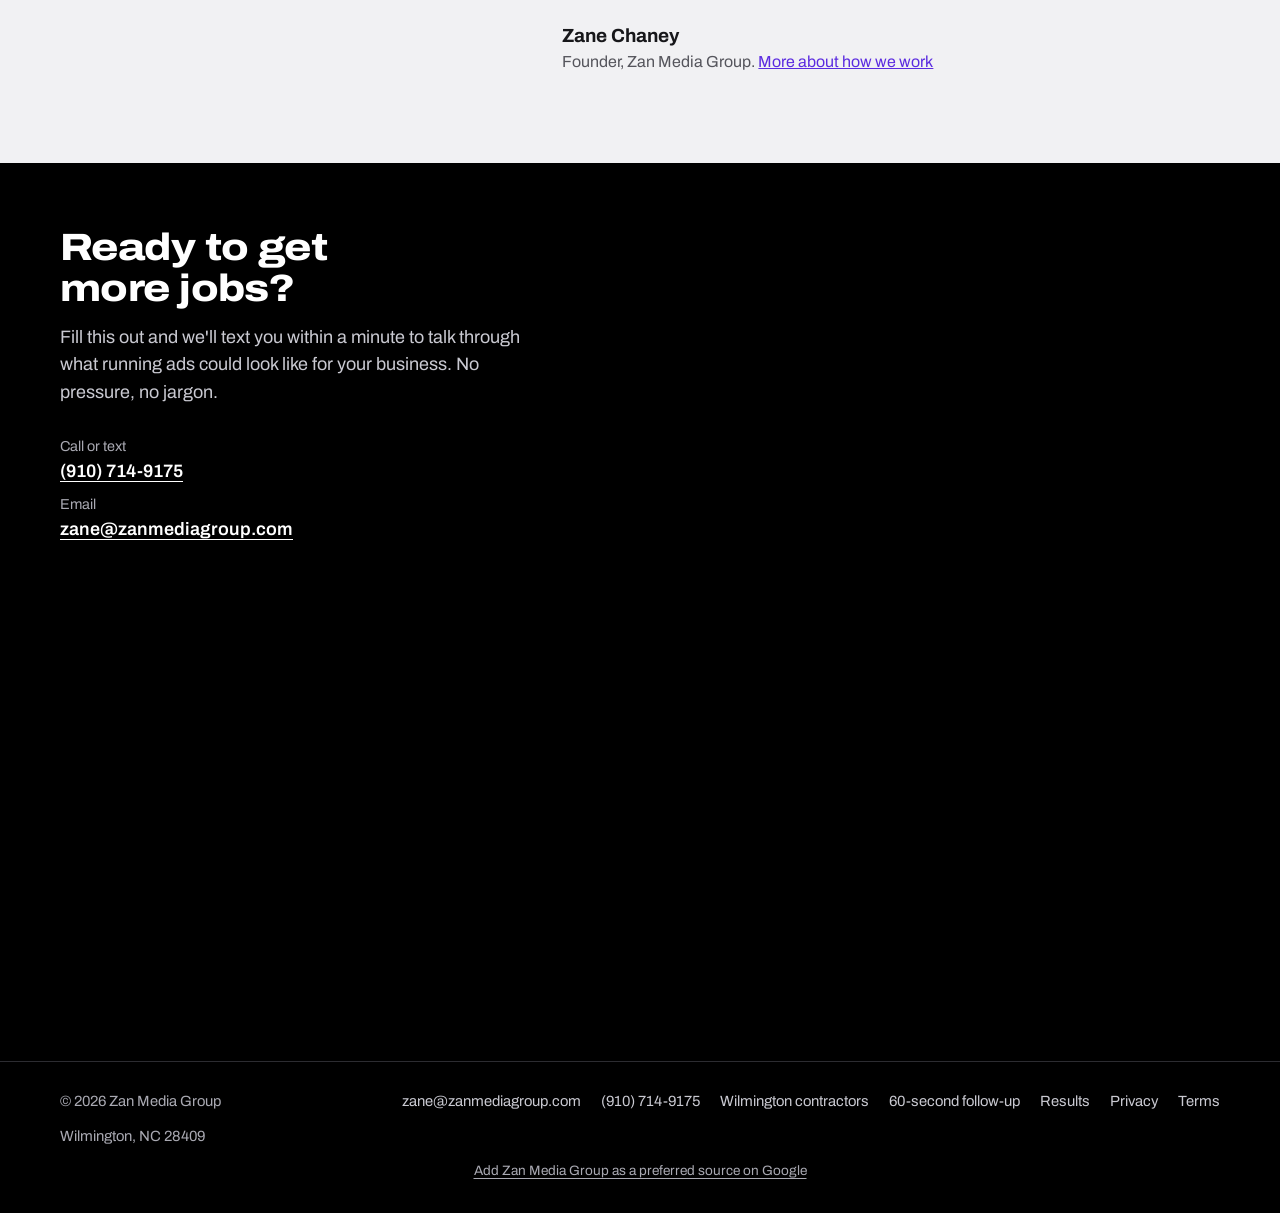
==== commit f88e63d6: "Mark the hidden tracking image as decorative with an empty alt" ====
--- a/index.html
+++ b/index.html
@@ -172,7 +172,7 @@
   </script>
 
   <link rel="preload" href="fonts/archivo.woff2" as="font" type="font/woff2" crossorigin />
-  <link rel="stylesheet" href="styles.css?v=20261010" />
+  <link rel="stylesheet" href="styles.css?v=20261012" />
 
   <!-- Meta Pixel Code -->
   <script>
@@ -237,7 +237,7 @@
     }
   });
   </script>
-  <noscript><img height="1" width="1" style="display:none"
+  <noscript><img height="1" width="1" alt="" style="display:none"
   src="https://www.facebook.com/tr?id=1217284990404446&ev=PageView&noscript=1"
   /></noscript>
   <!-- End Meta Pixel Code -->
@@ -284,7 +284,7 @@
   <div class="content">
 
     <nav class="nav">
-      <a class="nav-logo" href="index.html">
+      <a class="nav-logo" href="/">
         <img src="BlackLogoONLY.png" alt="Zan Media Group" width="56" height="56" />
         <span class="nav-logo-text">Zan Media Group</span>
       </a>
--- a/styles.css
+++ b/styles.css
@@ -266,6 +266,10 @@
 .detail-p strong { color: var(--ink); font-weight: 700; }
 .detail-p a { color: var(--purple); }
 .detail-body .detail-p:last-child { margin-bottom: 0; }
+.about-photo { margin: 1.25rem 0 0; }
+.about-photo picture { display: block; }
+.about-photo img { display: block; width: 100%; max-width: 290px; height: auto; aspect-ratio: 4 / 5; object-fit: cover; border-radius: 14px; }
+.about-photo figcaption { margin-top: 0.5rem; font-size: 0.875rem; color: var(--muted); }
 
 /* Results page figures */
 .stats-grid { display: grid; grid-template-columns: repeat(auto-fit, minmax(220px, 1fr)); gap: 1.75rem 2.5rem; }
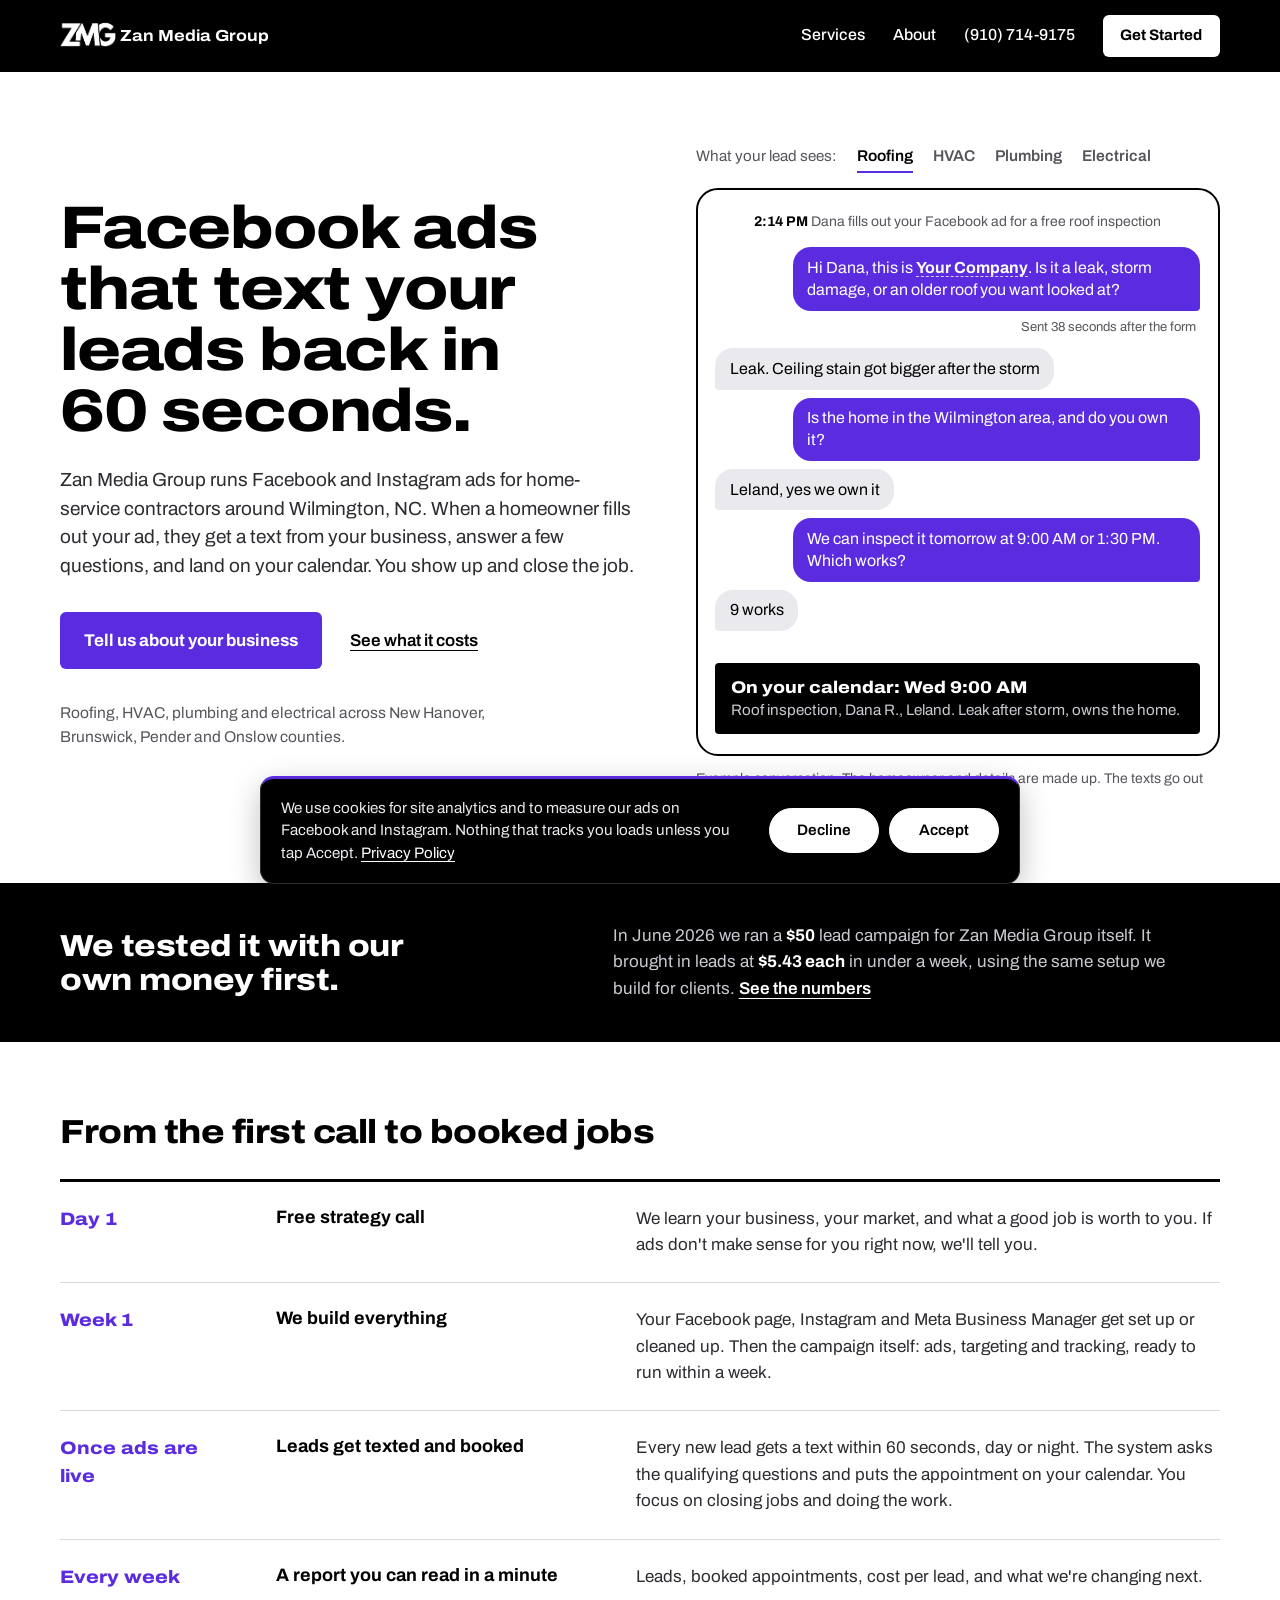
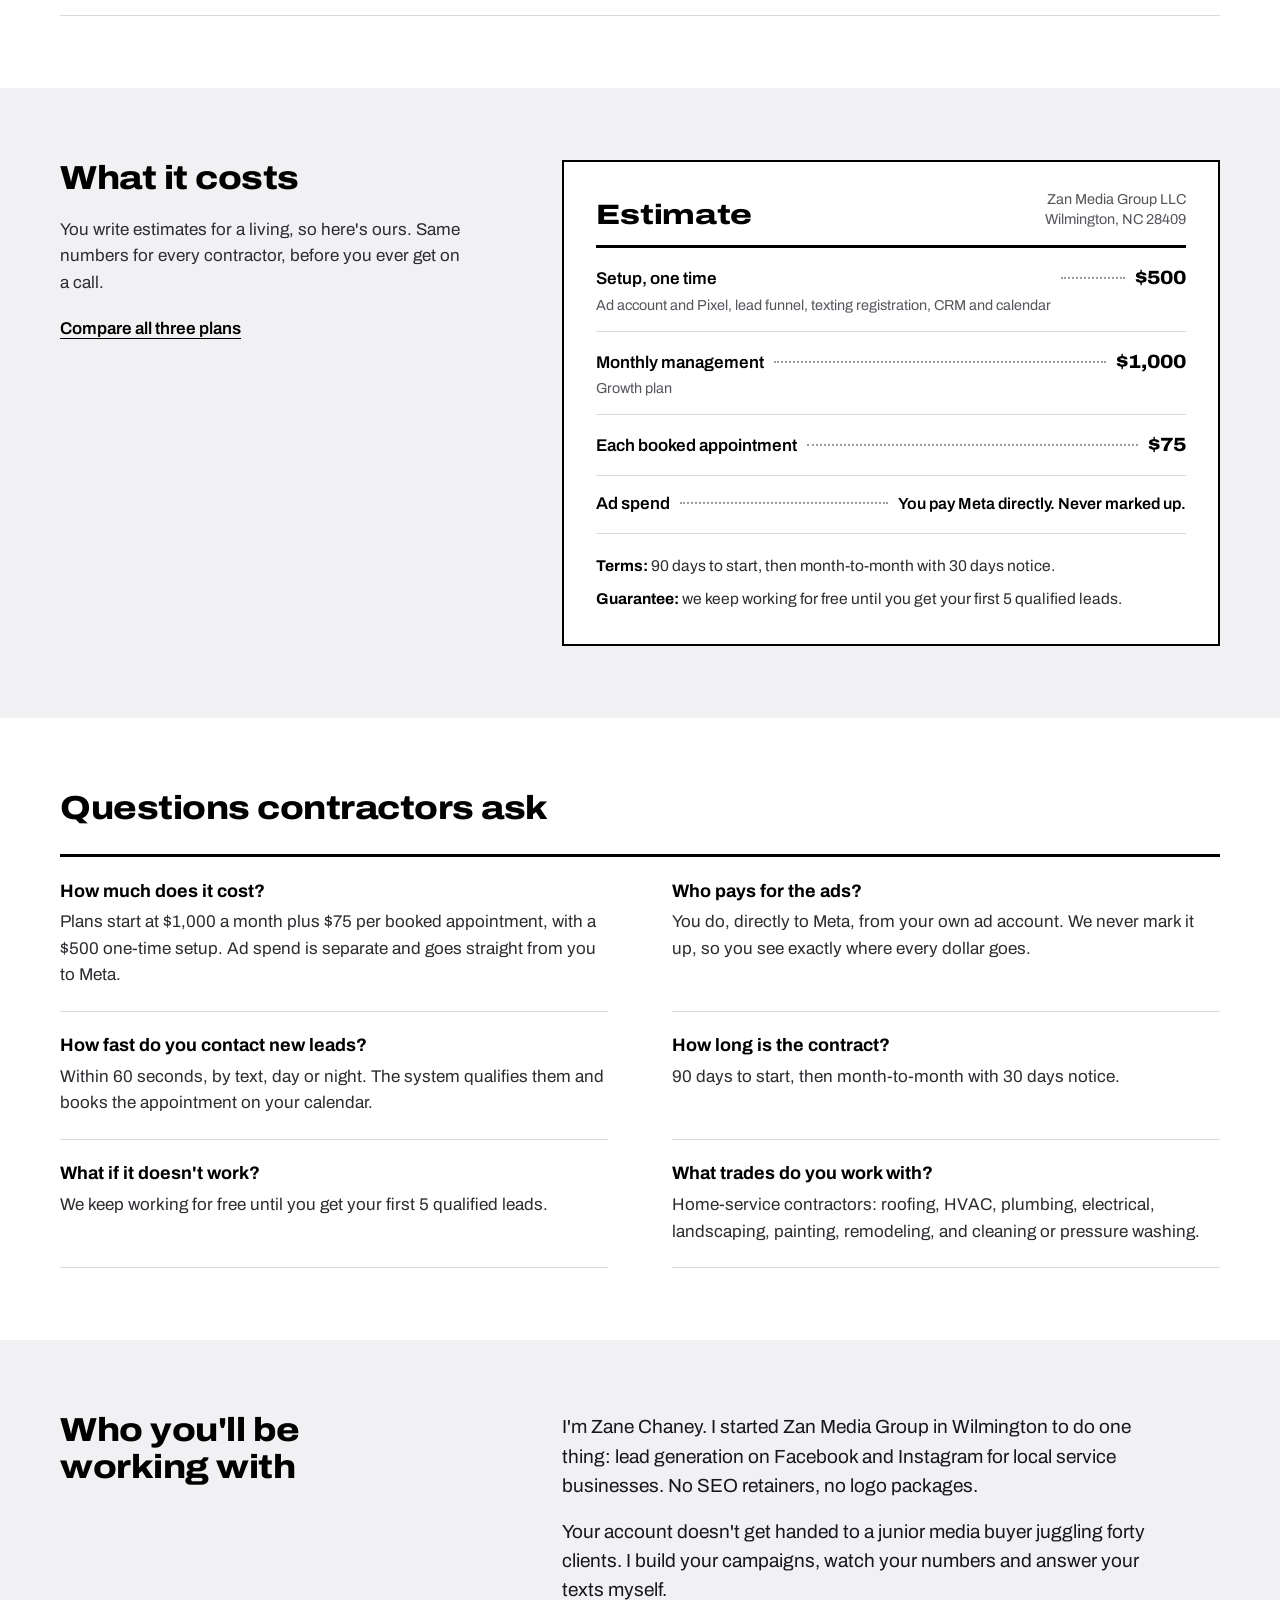
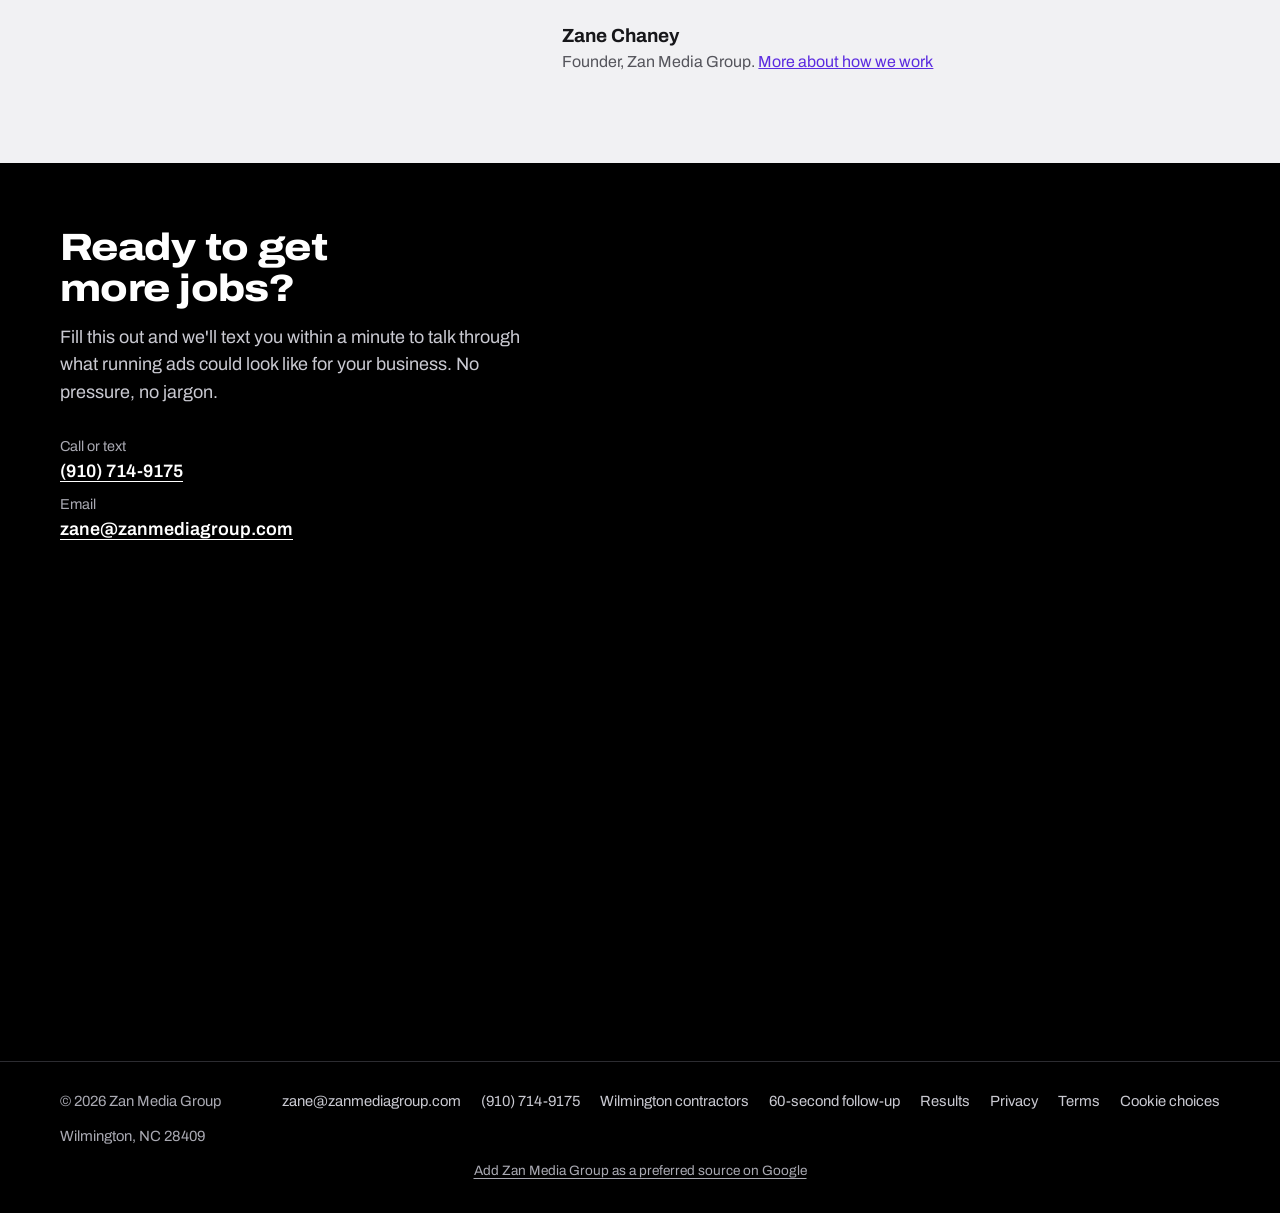
==== commit f9e98834: "Load Meta Pixel and Google Analytics only after cookie consent Before: the Pixel and Analytics loade" ====
--- a/index.html
+++ b/index.html
@@ -173,24 +173,9 @@
 
   <link rel="preload" href="fonts/archivo.woff2" as="font" type="font/woff2" crossorigin />
   <link rel="stylesheet" href="styles.css?v=20261012" />
-
-  <!-- Meta Pixel Code -->
+  <script src="/consent.js?v=20261027"></script>
+
   <script>
-  !function(f,b,e,v,n,t,s)
-  {if(f.fbq)return;n=f.fbq=function(){n.callMethod?
-  n.callMethod.apply(n,arguments):n.queue.push(arguments)};
-  if(!f._fbq)f._fbq=n;n.push=n;n.loaded=!0;n.version='2.0';
-  n.queue=[];t=b.createElement(e);t.async=!0;
-  t.src=v;s=b.getElementsByTagName(e)[0];
-  s.parentNode.insertBefore(t,s)}(window, document,'script',
-  'https://connect.facebook.net/en_US/fbevents.js');
-  /* Disable Meta's automatic/plugin-based event detection so ONLY the
-     fbq('track', ...) calls we write below ever fire. Without this, Meta's
-     pixel can auto-detect the lead form on this page and fire its own
-     "Lead" event on page load, before anyone actually submits anything. */
-  fbq('set', 'autoConfig', false, '1217284990404446');
-  fbq('init', '1217284990404446');
-  fbq('track', 'PageView');
 
   document.addEventListener('DOMContentLoaded', function() {
 
@@ -237,19 +222,7 @@
     }
   });
   </script>
-  <noscript><img height="1" width="1" alt="" style="display:none"
-  src="https://www.facebook.com/tr?id=1217284990404446&ev=PageView&noscript=1"
-  /></noscript>
-  <!-- End Meta Pixel Code -->
-
-  <!-- Google Analytics -->
-  <script async src="https://www.googletagmanager.com/gtag/js?id=G-WXLGHLFHMK"></script>
-  <script>
-    window.dataLayer = window.dataLayer || [];
-    function gtag(){dataLayer.push(arguments);}
-    gtag('js', new Date());
-    gtag('config', 'G-WXLGHLFHMK');
-  </script>
+
 </head>
 <body>
 
@@ -487,6 +460,7 @@
         <a href="results.html">Results</a>
         <a href="privacy.html">Privacy</a>
         <a href="terms.html">Terms</a>
+        <a href="/privacy.html#cookies" data-cookie-settings>Cookie choices</a>
       </div>
       <span class="footer-loc">Wilmington, NC 28409</span>
       <a class="footer-pref" href="https://www.google.com/preferences/source?q=zanmediagroup.com" target="_blank" rel="noopener">Add Zan Media Group as a preferred source on Google</a>
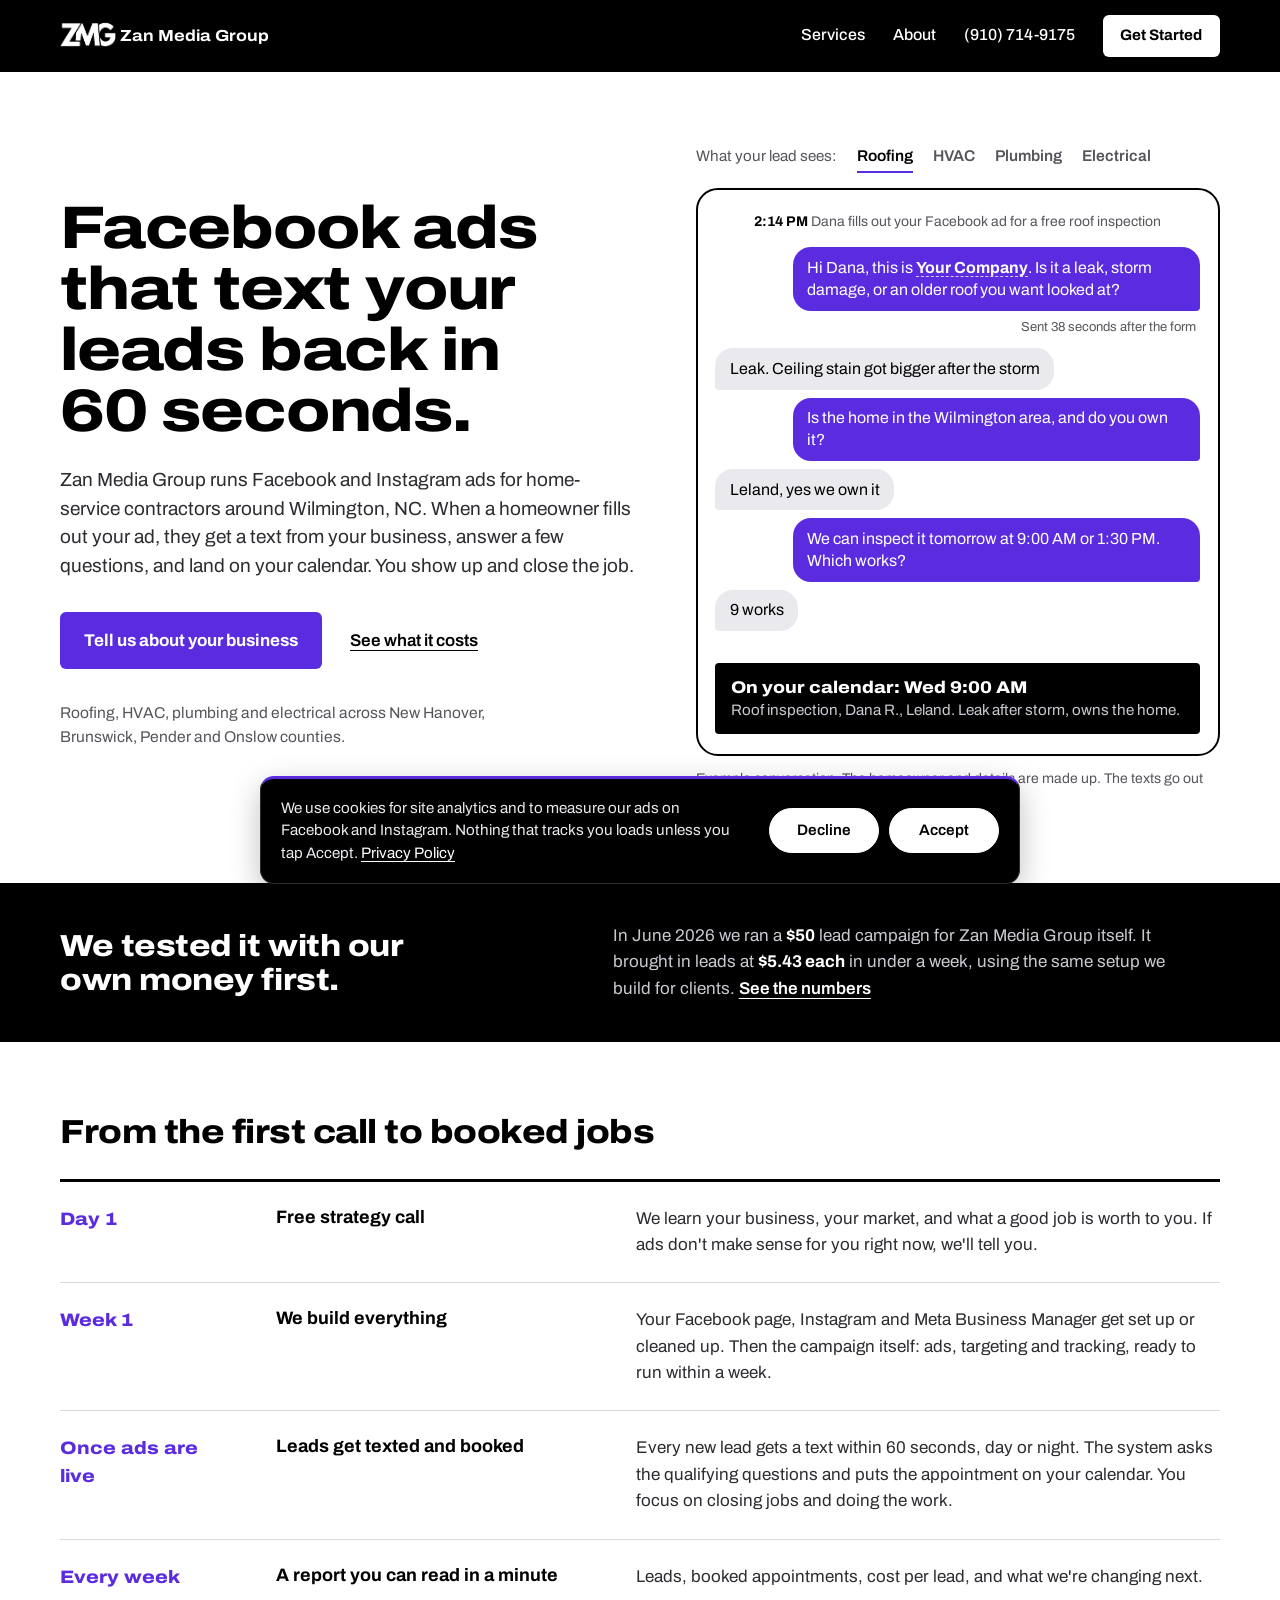
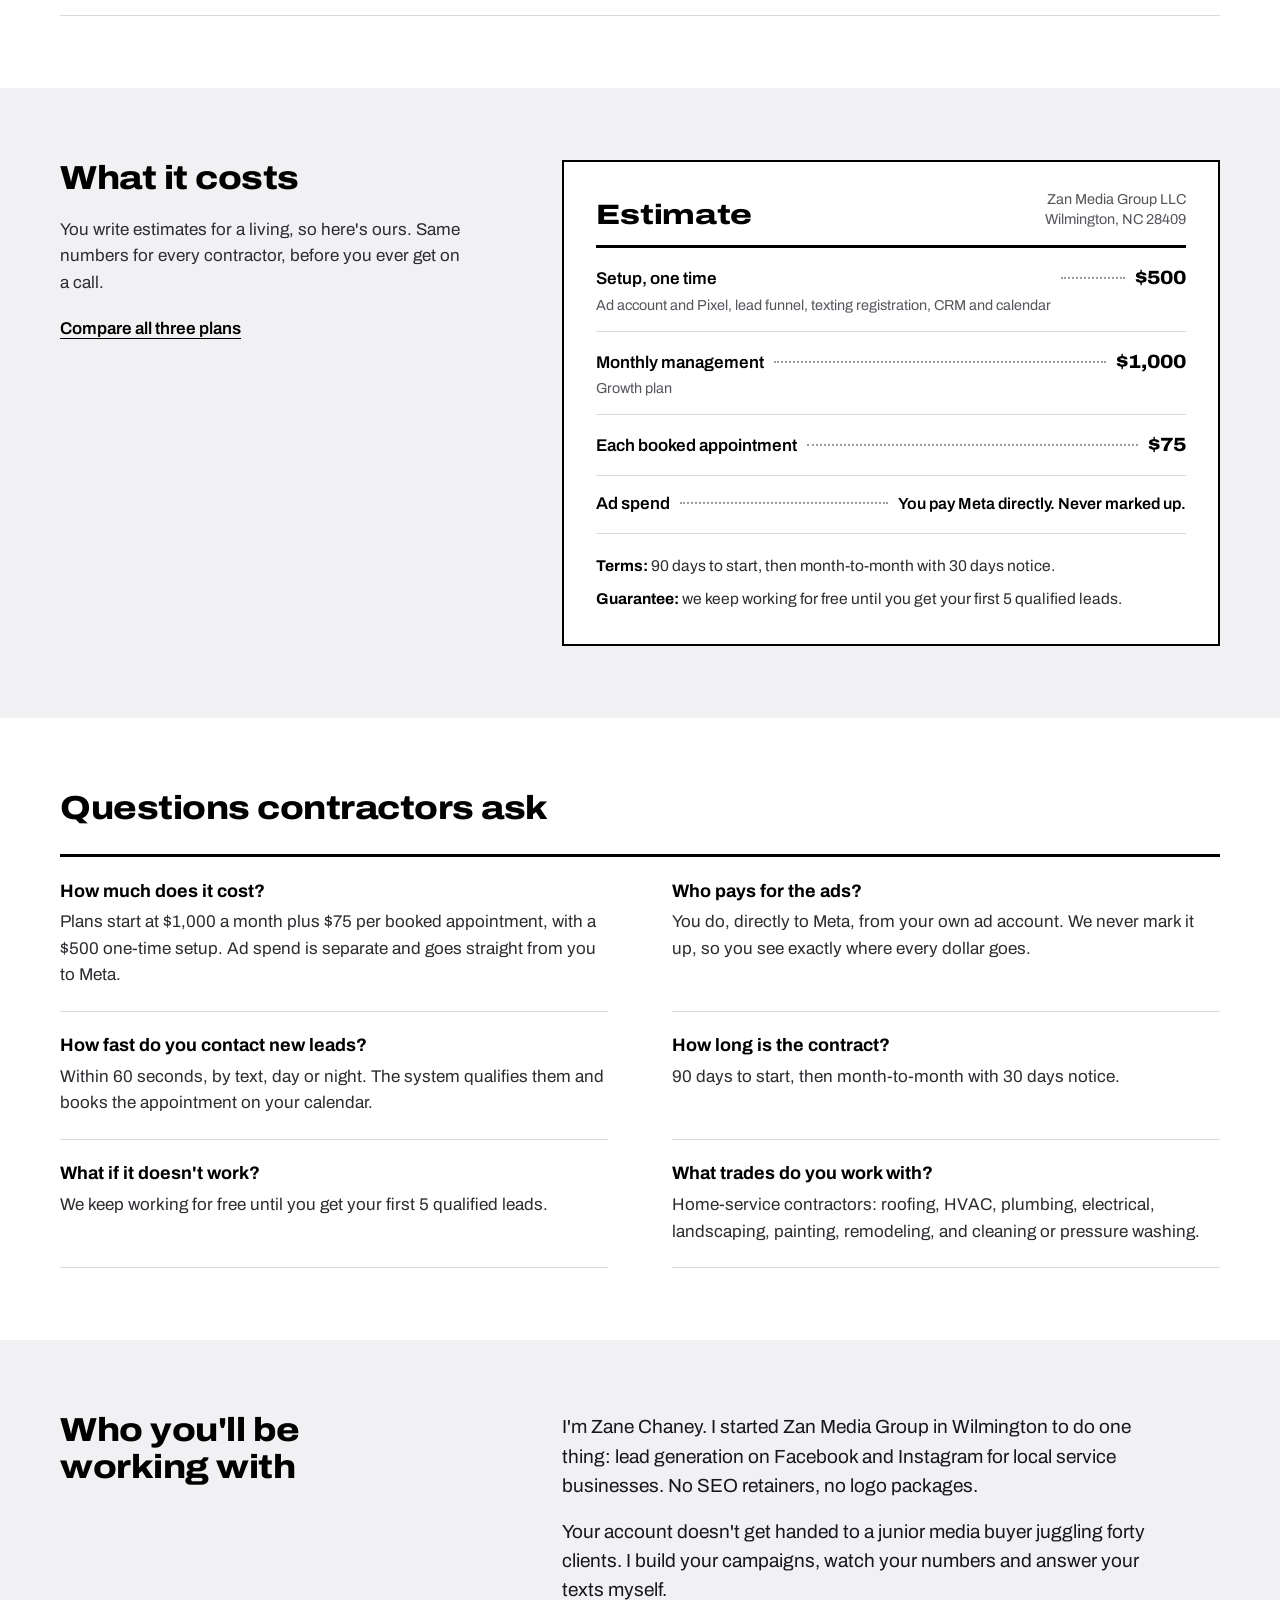
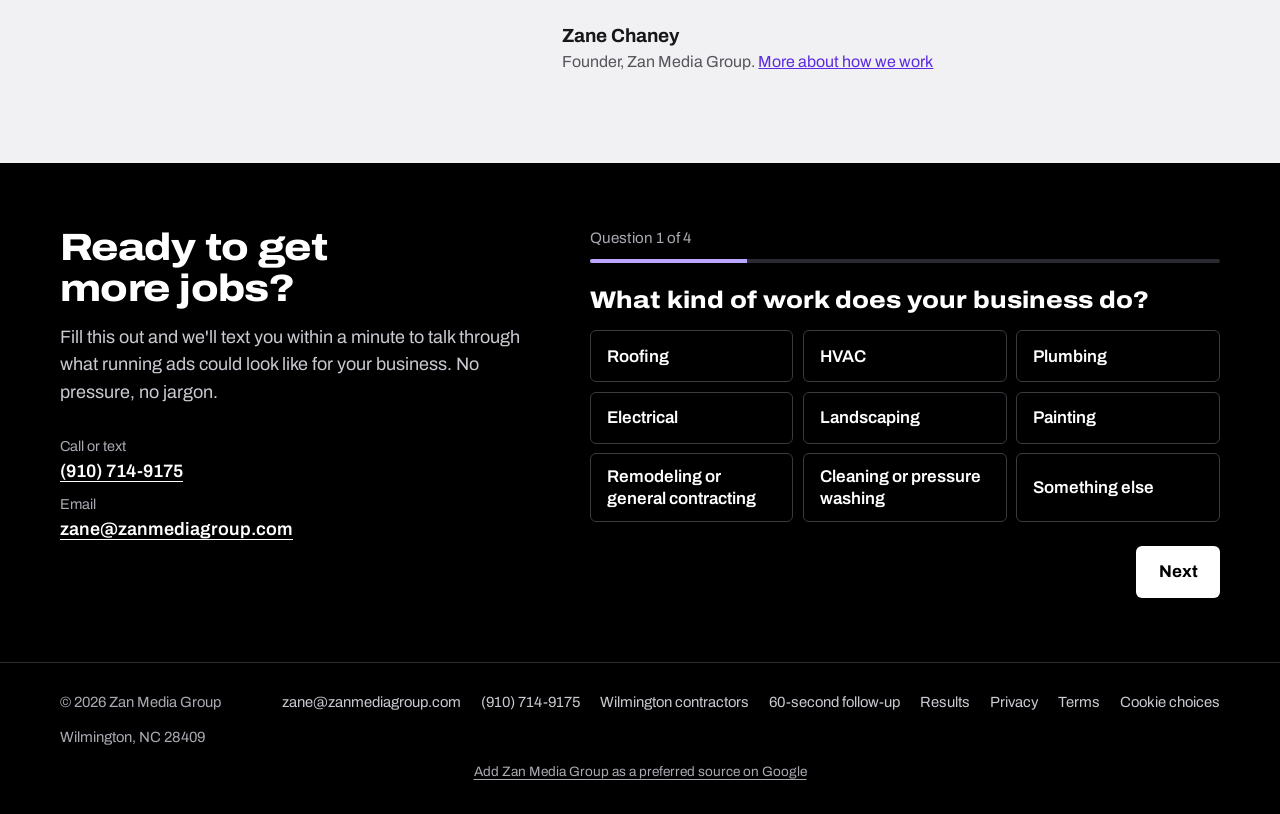
==== commit b0779d75: "Replace GoHighLevel form embeds with a four-question lead quiz One question per screen with tap-to-a" ====
--- a/index.html
+++ b/index.html
@@ -225,6 +225,7 @@
 
 </head>
 <body>
+  <a class="skip-link" href="#main">Skip to content</a>
 
   <!-- POPUP CONTACT MODAL -->
   <div class="modal-overlay" id="zmg-modal" role="dialog" aria-modal="true" aria-label="Contact Zan Media Group">
@@ -232,33 +233,50 @@
       <button type="button" class="modal-close" aria-label="Close">&times;</button>
       <h2 class="modal-h2">Want more booked jobs?</h2>
       <p class="modal-p">Tell us about your business and we'll text you within a minute to talk through what running ads could look like. No pressure, no jargon.</p>
-      <div class="ghl-form ghl-form--modal">
-        <iframe
-          src="https://api.leadconnectorhq.com/widget/form/VayIe4agY2a5ppz99Q6E"
-          style="width:100%;height:756px;border:none;border-radius:8px"
-          id="inline-VayIe4agY2a5ppz99Q6E"
-          data-layout="{'id':'INLINE'}"
-          data-trigger-type="alwaysShow"
-          data-trigger-value=""
-          data-activation-type="alwaysActivated"
-          data-activation-value=""
-          data-deactivation-type="neverDeactivate"
-          data-deactivation-value=""
-          data-form-name="ZMG Popup Form"
-          data-height="756"
-          data-layout-iframe-id="inline-VayIe4agY2a5ppz99Q6E"
-          data-form-id="VayIe4agY2a5ppz99Q6E"
-          data-cookie-consent="false"
-          title="ZMG Popup Form"></iframe>
+      <div class="zq-wrap zq-wrap--modal">
+      <form class="zq" id="m-quiz" data-zmg-quiz novalidate>
+        <p class="zq-progress" id="m-progress" aria-live="polite">Question 1 of 4</p>
+        <div class="zq-bar" aria-hidden="true"><span></span></div>
+        <fieldset class="zq-step" data-step="1">
+          <legend class="zq-q" tabindex="-1">What kind of work does your business do?</legend>
+          <div class="zq-tiles zq-tiles--3" data-required-group data-error="m-trade-err" aria-describedby="m-trade-err"><label class="zq-tile"><input type="radio" name="business_type" value="Roofing"><span>Roofing</span></label><label class="zq-tile"><input type="radio" name="business_type" value="HVAC"><span>HVAC</span></label><label class="zq-tile"><input type="radio" name="business_type" value="Plumbing"><span>Plumbing</span></label><label class="zq-tile"><input type="radio" name="business_type" value="Electrical"><span>Electrical</span></label><label class="zq-tile"><input type="radio" name="business_type" value="Landscaping"><span>Landscaping</span></label><label class="zq-tile"><input type="radio" name="business_type" value="Painting"><span>Painting</span></label><label class="zq-tile"><input type="radio" name="business_type" value="Remodeling or general contracting"><span>Remodeling or general contracting</span></label><label class="zq-tile"><input type="radio" name="business_type" value="Cleaning or pressure washing"><span>Cleaning or pressure washing</span></label><label class="zq-tile"><input type="radio" name="business_type" value="Something else"><span>Something else</span></label></div><p class="zq-error" id="m-trade-err" role="alert"></p>
+        </fieldset>
+        <fieldset class="zq-step" data-step="2">
+          <legend class="zq-q" tabindex="-1">Are you running ads for your business right now?</legend>
+          <div class="zq-tiles" data-required-group data-error="m-ads-err" aria-describedby="m-ads-err"><label class="zq-tile"><input type="radio" name="running_ads" value="Not yet"><span>Not yet</span></label><label class="zq-tile"><input type="radio" name="running_ads" value="Yes, on Facebook or Instagram"><span>Yes, on Facebook or Instagram</span></label><label class="zq-tile"><input type="radio" name="running_ads" value="Yes, on Google"><span>Yes, on Google</span></label><label class="zq-tile"><input type="radio" name="running_ads" value="Tried it and stopped"><span>Tried it and stopped</span></label></div><p class="zq-error" id="m-ads-err" role="alert"></p>
+        </fieldset>
+        <fieldset class="zq-step" data-step="3">
+          <legend class="zq-q" tabindex="-1">How many more jobs a month could your crew take on?</legend>
+          <div class="zq-tiles" data-required-group data-error="m-cap-err" aria-describedby="m-cap-err"><label class="zq-tile"><input type="radio" name="capacity" value="1 to 5 more"><span>1 to 5 more</span></label><label class="zq-tile"><input type="radio" name="capacity" value="5 to 10 more"><span>5 to 10 more</span></label><label class="zq-tile"><input type="radio" name="capacity" value="10 to 20 more"><span>10 to 20 more</span></label><label class="zq-tile"><input type="radio" name="capacity" value="20 or more"><span>20 or more</span></label></div><p class="zq-error" id="m-cap-err" role="alert"></p>
+        </fieldset>
+        <fieldset class="zq-step" data-step="4">
+          <legend class="zq-q" tabindex="-1">Where should we send your plan?</legend>
+          <div class="zq-fields">
+            <div class="zq-field"><label for="m-name">Your name</label><input id="m-name" name="full_name" type="text" autocomplete="name" required data-label="Your name" data-error="m-name-err" aria-describedby="m-name-err"><p class="zq-error" id="m-name-err"></p></div>
+            <div class="zq-field"><label for="m-biz">Business name <span class="zq-opt">(optional)</span></label><input id="m-biz" name="business_name" type="text" autocomplete="organization"></div>
+            <div class="zq-field"><label for="m-phone">Mobile phone</label><input id="m-phone" name="phone" type="tel" inputmode="tel" autocomplete="tel" required data-label="Mobile phone" data-error="m-phone-err" aria-describedby="m-phone-hint m-phone-err"><p class="zq-hint" id="m-phone-hint">We text you within a minute.</p><p class="zq-error" id="m-phone-err"></p></div>
+            <div class="zq-field"><label for="m-email">Email</label><input id="m-email" name="email" type="email" autocomplete="email" required data-label="Email" data-error="m-email-err" aria-describedby="m-email-err"><p class="zq-error" id="m-email-err"></p></div>
+            <div class="zq-hp" aria-hidden="true"><label for="m-website">Leave this empty</label><input id="m-website" name="website" type="text" tabindex="-1" autocomplete="off"></div>
+            <label class="zq-consent"><input type="checkbox" name="sms_consent" value="yes"><span>By checking this box, I consent to receive non-marketing text messages from Zan Media Group about my inquiry, including follow-up questions and appointment scheduling. Message frequency varies, message &amp; data rates may apply. Text HELP for assistance, reply STOP to opt out. See our <a href="/privacy.html">Privacy Policy</a> and <a href="/terms.html">Terms</a>.</span></label>
+          </div>
+        </fieldset>
+        <div class="zq-nav">
+          <button type="button" class="zq-back" hidden>Back</button>
+          <button type="button" class="zq-next">Next</button>
+          <button type="submit" class="zq-submit" hidden>Send it</button>
+        </div>
+        <p class="zq-status" role="status" tabindex="-1"></p>
+        <noscript><p class="zq-status">This form needs JavaScript. Call or text <a href="tel:+19107149175">(910) 714-9175</a> instead.</p></noscript>
+      </form>
       </div>
     </div>
   </div>
 
   <div class="content">
 
-    <nav class="nav">
-      <a class="nav-logo" href="/">
-        <img src="BlackLogoONLY.png" alt="Zan Media Group" width="56" height="56" />
+    <nav class="nav" aria-label="Main">
+      <a class="nav-logo" href="/" aria-label="Zan Media Group home">
+        <img src="BlackLogoONLY.png" alt="" width="56" height="56" />
         <span class="nav-logo-text">Zan Media Group</span>
       </a>
       <div class="nav-right">
@@ -268,6 +286,8 @@
         <a class="nav-cta" href="get-started.html">Get Started</a>
       </div>
     </nav>
+
+    <main id="main">
 
     <section class="hero">
       <div class="hero-copy">
@@ -427,28 +447,45 @@
             <li><span>Email</span><a href="mailto:zane@zanmediagroup.com">zane@zanmediagroup.com</a></li>
           </ul>
         </div>
-        <div class="ghl-form">
-          <iframe
-            src="https://api.leadconnectorhq.com/widget/form/NWkth8ShdtScF7DPefAU"
-            style="width:100%;height:770px;border:none;border-radius:8px"
-            id="inline-NWkth8ShdtScF7DPefAU"
-            data-layout="{'id':'INLINE'}"
-            data-trigger-type="alwaysShow"
-            data-trigger-value=""
-            data-activation-type="alwaysActivated"
-            data-activation-value=""
-            data-deactivation-type="neverDeactivate"
-            data-deactivation-value=""
-            data-form-name="ZMG Website Lead Form"
-            data-height="770"
-            data-layout-iframe-id="inline-NWkth8ShdtScF7DPefAU"
-            data-form-id="NWkth8ShdtScF7DPefAU"
-            data-cookie-consent="false"
-            title="ZMG Website Lead Form"></iframe>
-          <script src="https://link.msgsndr.com/js/form_embed.js"></script>
-        </div>
-      </div>
-    </section>
+        <div class="zq-wrap">
+      <form class="zq" id="q-quiz" data-zmg-quiz novalidate>
+        <p class="zq-progress" id="q-progress" aria-live="polite">Question 1 of 4</p>
+        <div class="zq-bar" aria-hidden="true"><span></span></div>
+        <fieldset class="zq-step" data-step="1">
+          <legend class="zq-q" tabindex="-1">What kind of work does your business do?</legend>
+          <div class="zq-tiles zq-tiles--3" data-required-group data-error="q-trade-err" aria-describedby="q-trade-err"><label class="zq-tile"><input type="radio" name="business_type" value="Roofing"><span>Roofing</span></label><label class="zq-tile"><input type="radio" name="business_type" value="HVAC"><span>HVAC</span></label><label class="zq-tile"><input type="radio" name="business_type" value="Plumbing"><span>Plumbing</span></label><label class="zq-tile"><input type="radio" name="business_type" value="Electrical"><span>Electrical</span></label><label class="zq-tile"><input type="radio" name="business_type" value="Landscaping"><span>Landscaping</span></label><label class="zq-tile"><input type="radio" name="business_type" value="Painting"><span>Painting</span></label><label class="zq-tile"><input type="radio" name="business_type" value="Remodeling or general contracting"><span>Remodeling or general contracting</span></label><label class="zq-tile"><input type="radio" name="business_type" value="Cleaning or pressure washing"><span>Cleaning or pressure washing</span></label><label class="zq-tile"><input type="radio" name="business_type" value="Something else"><span>Something else</span></label></div><p class="zq-error" id="q-trade-err" role="alert"></p>
+        </fieldset>
+        <fieldset class="zq-step" data-step="2">
+          <legend class="zq-q" tabindex="-1">Are you running ads for your business right now?</legend>
+          <div class="zq-tiles" data-required-group data-error="q-ads-err" aria-describedby="q-ads-err"><label class="zq-tile"><input type="radio" name="running_ads" value="Not yet"><span>Not yet</span></label><label class="zq-tile"><input type="radio" name="running_ads" value="Yes, on Facebook or Instagram"><span>Yes, on Facebook or Instagram</span></label><label class="zq-tile"><input type="radio" name="running_ads" value="Yes, on Google"><span>Yes, on Google</span></label><label class="zq-tile"><input type="radio" name="running_ads" value="Tried it and stopped"><span>Tried it and stopped</span></label></div><p class="zq-error" id="q-ads-err" role="alert"></p>
+        </fieldset>
+        <fieldset class="zq-step" data-step="3">
+          <legend class="zq-q" tabindex="-1">How many more jobs a month could your crew take on?</legend>
+          <div class="zq-tiles" data-required-group data-error="q-cap-err" aria-describedby="q-cap-err"><label class="zq-tile"><input type="radio" name="capacity" value="1 to 5 more"><span>1 to 5 more</span></label><label class="zq-tile"><input type="radio" name="capacity" value="5 to 10 more"><span>5 to 10 more</span></label><label class="zq-tile"><input type="radio" name="capacity" value="10 to 20 more"><span>10 to 20 more</span></label><label class="zq-tile"><input type="radio" name="capacity" value="20 or more"><span>20 or more</span></label></div><p class="zq-error" id="q-cap-err" role="alert"></p>
+        </fieldset>
+        <fieldset class="zq-step" data-step="4">
+          <legend class="zq-q" tabindex="-1">Where should we send your plan?</legend>
+          <div class="zq-fields">
+            <div class="zq-field"><label for="q-name">Your name</label><input id="q-name" name="full_name" type="text" autocomplete="name" required data-label="Your name" data-error="q-name-err" aria-describedby="q-name-err"><p class="zq-error" id="q-name-err"></p></div>
+            <div class="zq-field"><label for="q-biz">Business name <span class="zq-opt">(optional)</span></label><input id="q-biz" name="business_name" type="text" autocomplete="organization"></div>
+            <div class="zq-field"><label for="q-phone">Mobile phone</label><input id="q-phone" name="phone" type="tel" inputmode="tel" autocomplete="tel" required data-label="Mobile phone" data-error="q-phone-err" aria-describedby="q-phone-hint q-phone-err"><p class="zq-hint" id="q-phone-hint">We text you within a minute.</p><p class="zq-error" id="q-phone-err"></p></div>
+            <div class="zq-field"><label for="q-email">Email</label><input id="q-email" name="email" type="email" autocomplete="email" required data-label="Email" data-error="q-email-err" aria-describedby="q-email-err"><p class="zq-error" id="q-email-err"></p></div>
+            <div class="zq-hp" aria-hidden="true"><label for="q-website">Leave this empty</label><input id="q-website" name="website" type="text" tabindex="-1" autocomplete="off"></div>
+            <label class="zq-consent"><input type="checkbox" name="sms_consent" value="yes"><span>By checking this box, I consent to receive non-marketing text messages from Zan Media Group about my inquiry, including follow-up questions and appointment scheduling. Message frequency varies, message &amp; data rates may apply. Text HELP for assistance, reply STOP to opt out. See our <a href="/privacy.html">Privacy Policy</a> and <a href="/terms.html">Terms</a>.</span></label>
+          </div>
+        </fieldset>
+        <div class="zq-nav">
+          <button type="button" class="zq-back" hidden>Back</button>
+          <button type="button" class="zq-next">Next</button>
+          <button type="submit" class="zq-submit" hidden>Send it</button>
+        </div>
+        <p class="zq-status" role="status" tabindex="-1"></p>
+        <noscript><p class="zq-status">This form needs JavaScript. Call or text <a href="tel:+19107149175">(910) 714-9175</a> instead.</p></noscript>
+      </form>
+        </div>
+      </div>
+    </section>
+    </main>
 
     <footer class="footer">
       <span class="footer-copy">© 2026 Zan Media Group</span>
@@ -543,5 +580,6 @@
     });
   })();
   </script>
+  <script src="/zmg-quiz.js?v=20261106" defer></script>
 </body>
 </html>
--- a/styles.css
+++ b/styles.css
@@ -49,6 +49,16 @@
 /* Column layout so the footer sits at the bottom on short pages (404, thank-you). */
 .content { position: relative; z-index: 1; min-height: 100vh; display: flex; flex-direction: column; }
 .content > .footer { margin-top: auto; }
+/* Main landmark wraps the page body; keeps the same column layout the sections had before. */
+.content > main:not(.gs-main) { display: flex; flex-direction: column; }
+
+/* Skip link: hidden until a keyboard user tabs to it. */
+.skip-link {
+  position: absolute; left: 8px; top: -100px; z-index: 1000;
+  background: var(--ink); color: #fff; padding: 0.6rem 1rem; border-radius: 6px;
+  font-weight: 700; text-decoration: none;
+}
+.skip-link:focus { top: 8px; outline: 3px solid var(--purple-soft); outline-offset: 2px; }
 
 a { color: var(--purple); }
 a:focus-visible, button:focus-visible {
@@ -442,3 +452,55 @@
   .contact-band:has(.ghl-form) { padding-left: 0.75rem; padding-right: 0.75rem; }
   .contact-split > :first-child { padding: 0 0.5rem; }
 }
+
+/* ---------- LEAD QUIZ (contact band and popup) ---------- */
+.zq-wrap { width: 100%; }
+.zq { color: #fff; }
+.zq-progress { color: var(--on-black-muted); font-size: 0.95rem; margin-bottom: 0.5rem; }
+.zq-bar { height: 4px; background: #2a2a30; border-radius: 2px; margin-bottom: 1.5rem; overflow: hidden; }
+.zq-bar span { display: block; height: 100%; width: 25%; background: var(--purple-soft); transition: width 0.2s ease; }
+.zq-step { border: 0; min-width: 0; }
+.zq:not(.zq-on) .zq-step + .zq-step { margin-top: 2rem; }
+.zq-q { font-size: clamp(1.25rem, 2.2vw, 1.5rem); font-weight: 800; font-stretch: 112%; line-height: 1.15; margin-bottom: 1rem; padding: 0; }
+.zq-q:focus { outline: none; }
+.zq-tiles { display: grid; grid-template-columns: repeat(2, minmax(0, 1fr)); gap: 0.6rem; }
+.zq-tiles--3 { grid-template-columns: repeat(3, minmax(0, 1fr)); }
+.zq-tile { position: relative; display: flex; align-items: center; min-height: 52px; padding: 0.75rem 1rem;
+  border: 1px solid #3a3a40; border-radius: 6px; cursor: pointer; font-weight: 600; line-height: 1.25; }
+.zq-tile input { position: absolute; opacity: 0; width: 1px; height: 1px; }
+.zq-tile:hover { border-color: var(--on-black-muted); }
+.zq-tile:has(input:checked) { border-color: var(--purple-soft); background: rgba(91, 43, 224, 0.28); }
+.zq-tile:has(input:focus-visible) { outline: 3px solid var(--purple-soft); outline-offset: 2px; }
+.zq-tiles.has-error .zq-tile { border-color: #ff9b9b; }
+.zq-error { color: #ffb4b4; font-size: 0.95rem; margin-top: 0.4rem; min-height: 0; }
+.zq-error:empty { display: none; }
+.zq-fields { display: grid; gap: 1rem; }
+.zq-field label { display: block; font-weight: 600; margin-bottom: 0.35rem; }
+.zq-opt { color: var(--on-black-muted); font-weight: 400; }
+.zq-field input { width: 100%; min-height: 48px; padding: 0.7rem 0.85rem; font: inherit; color: #fff;
+  background: #111114; border: 1px solid #3a3a40; border-radius: 6px; }
+.zq-field input:focus-visible { outline: 3px solid var(--purple-soft); outline-offset: 1px; border-color: var(--purple-soft); }
+.zq-field input[aria-invalid="true"] { border-color: #ff9b9b; }
+.zq-hint { color: var(--on-black-muted); font-size: 0.9rem; margin-top: 0.35rem; }
+.zq-hp { position: absolute; left: -9999px; width: 1px; height: 1px; overflow: hidden; }
+.zq-consent { display: grid; grid-template-columns: auto 1fr; gap: 0.6rem; align-items: start; font-size: 0.85rem; color: var(--on-black); line-height: 1.45; }
+.zq-consent input { width: 20px; height: 20px; margin-top: 2px; accent-color: var(--purple-soft); }
+.zq-consent a { color: #fff; }
+.zq-nav { display: flex; gap: 0.75rem; margin-top: 1.5rem; }
+.zq-nav button { font: inherit; font-weight: 700; min-height: 48px; padding: 0.8rem 1.4rem; border-radius: 6px; cursor: pointer; }
+.zq-next, .zq-submit { background: #fff; color: var(--ink); border: 0; margin-left: auto; }
+.zq-next:hover, .zq-submit:hover { background: var(--purple-soft); }
+.zq-back { background: transparent; color: #fff; border: 1px solid #3a3a40; }
+.zq-back:hover { border-color: var(--on-black-muted); }
+.zq-nav button:focus-visible { outline: 3px solid var(--purple-soft); outline-offset: 2px; }
+.zq-submit[disabled] { opacity: 0.7; cursor: progress; }
+.zq-status { margin-top: 1rem; }
+.zq-status:empty { display: none; }
+.zq-status.err { color: #ffb4b4; }
+.zq-status a { color: #fff; font-weight: 700; }
+.zq-status:focus { outline: none; }
+.zq-wrap--modal { margin-top: 1.25rem; }
+@media (max-width: 600px) {
+  .zq-tiles, .zq-tiles--3 { grid-template-columns: 1fr; }
+}
+@media (prefers-reduced-motion: reduce) { .zq-bar span { transition: none; } }
